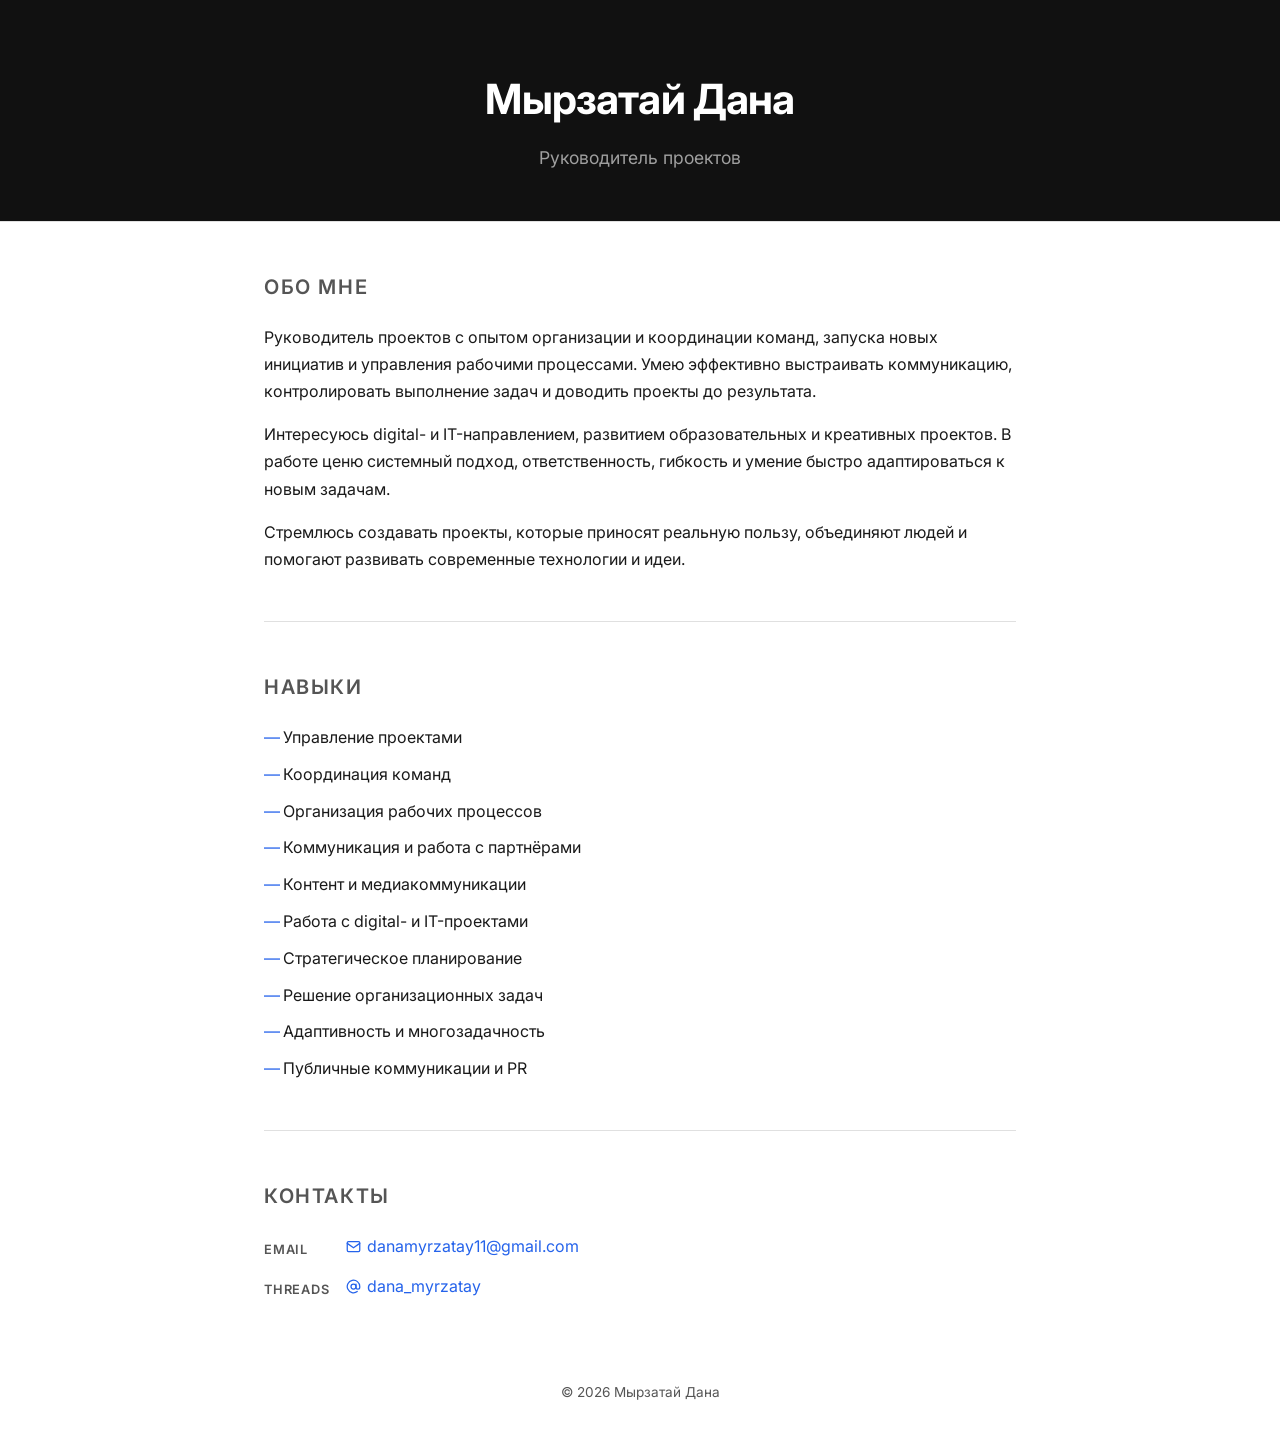
==== index.html @ b2f3dfb9 "Initial commit: personal business card site Co-Authored-By: Claude Sonnet 4.6 <noreply@anthropic.com" ====
<!DOCTYPE html>
<html lang="ru">
<head>
  <meta charset="UTF-8">
  <meta name="viewport" content="width=device-width, initial-scale=1.0">
  <title>Мырзатай Дана — Руководитель проектов</title>
  <link rel="preconnect" href="https://fonts.googleapis.com">
  <link rel="preconnect" href="https://fonts.gstatic.com" crossorigin>
  <link href="https://fonts.googleapis.com/css2?family=Inter:wght@400;600;700&display=swap" rel="stylesheet">
  <link rel="stylesheet" href="styles.css">
</head>
<body>

  <header class="hero">
    <h1>Мырзатай Дана</h1>
    <p class="subtitle">Руководитель проектов</p>
  </header>

  <main class="container">

    <section id="about">
      <h2>Обо мне</h2>
      <p>Руководитель проектов с опытом организации и координации команд, запуска новых инициатив и управления рабочими процессами. Умею эффективно выстраивать коммуникацию, контролировать выполнение задач и доводить проекты до результата.</p>
      <p>Интересуюсь digital- и IT-направлением, развитием образовательных и креативных проектов. В работе ценю системный подход, ответственность, гибкость и умение быстро адаптироваться к новым задачам.</p>
      <p>Стремлюсь создавать проекты, которые приносят реальную пользу, объединяют людей и помогают развивать современные технологии и идеи.</p>
    </section>

    <section id="skills">
      <h2>Навыки</h2>
      <ul class="skills-list">
        <li>Управление проектами</li>
        <li>Координация команд</li>
        <li>Организация рабочих процессов</li>
        <li>Коммуникация и работа с партнёрами</li>
        <li>Контент и медиакоммуникации</li>
        <li>Работа с digital- и IT-проектами</li>
        <li>Стратегическое планирование</li>
        <li>Решение организационных задач</li>
        <li>Адаптивность и многозадачность</li>
        <li>Публичные коммуникации и PR</li>
      </ul>
    </section>

    <section id="contacts">
      <h2>Контакты</h2>
      <ul class="contacts-list">
        <li>
          <span class="contact-label">Email</span>
          <a href="mailto:danamyrzatay11@gmail.com">
            <svg class="icon" xmlns="http://www.w3.org/2000/svg" viewBox="0 0 24 24" fill="none" stroke="currentColor" stroke-width="2" stroke-linecap="round" stroke-linejoin="round" aria-hidden="true"><rect x="2" y="4" width="20" height="16" rx="2"/><path d="m2 7 10 7 10-7"/></svg>
            danamyrzatay11@gmail.com
          </a>
        </li>
        <li>
          <span class="contact-label">Threads</span>
          <a href="https://www.threads.net/@dana_myrzatay" target="_blank" rel="noopener">
            <svg class="icon" xmlns="http://www.w3.org/2000/svg" viewBox="0 0 24 24" fill="none" stroke="currentColor" stroke-width="2" stroke-linecap="round" stroke-linejoin="round" aria-hidden="true"><circle cx="12" cy="12" r="4"/><path d="M16 8v5a3 3 0 0 0 6 0v-1a10 10 0 1 0-4 8"/></svg>
            dana_myrzatay
          </a>
        </li>
      </ul>
    </section>

  </main>

  <footer>
    <p>© 2026 Мырзатай Дана</p>
  </footer>

  <script src="script.js"></script>
</body>
</html>
---- styles.css ----
*, *::before, *::after {
  box-sizing: border-box;
  margin: 0;
  padding: 0;
}

:root {
  --text: #1a1a1a;
  --muted: #555;
  --border: #e0e0e0;
  --accent: #2563eb;
  --bg: #fff;
  --hero-bg: #111;
}

body {
  font-family: 'Inter', -apple-system, BlinkMacSystemFont, "Segoe UI", Roboto, Helvetica, Arial, sans-serif;
  font-size: 1rem;
  line-height: 1.7;
  color: var(--text);
  background: var(--bg);
}

/* Hero */

.hero {
  background: var(--hero-bg);
  color: #fff;
  text-align: center;
  padding: 4rem 1.5rem 3rem;
  border-bottom: 1px solid var(--border);
}

.hero h1 {
  font-size: clamp(1.8rem, 5vw, 2.6rem);
  font-weight: 700;
  letter-spacing: -0.02em;
}

.hero .subtitle {
  margin-top: 0.5rem;
  font-size: 1.1rem;
  color: rgba(255, 255, 255, 0.6);
}

/* Layout */

.container {
  max-width: 800px;
  margin: 0 auto;
  padding: 0 1.5rem;
}

/* Sections */

section {
  padding: 3rem 0;
  border-bottom: 1px solid var(--border);
}

section:last-child {
  border-bottom: none;
}

h2 {
  font-size: 1.25rem;
  font-weight: 600;
  text-transform: uppercase;
  letter-spacing: 0.08em;
  color: var(--muted);
  margin-bottom: 1.25rem;
}

p + p {
  margin-top: 1rem;
}

/* Skills */

.skills-list {
  list-style: none;
  display: flex;
  flex-direction: column;
  gap: 0.6rem;
}

.skills-list li {
  padding-left: 1.2rem;
  position: relative;
}

.skills-list li::before {
  content: "—";
  position: absolute;
  left: 0;
  color: var(--accent);
}

/* Contacts */

.contacts-list {
  list-style: none;
  display: flex;
  flex-direction: column;
  gap: 0.75rem;
}

.contacts-list li {
  display: flex;
  align-items: baseline;
  gap: 0.75rem;
}

.contact-label {
  font-size: 0.8rem;
  font-weight: 600;
  text-transform: uppercase;
  letter-spacing: 0.06em;
  color: var(--muted);
  min-width: 70px;
}

a {
  color: var(--accent);
  text-decoration: none;
  display: inline-flex;
  align-items: center;
  gap: 0.35rem;
}

a:hover {
  text-decoration: underline;
}

.icon {
  width: 15px;
  height: 15px;
  flex-shrink: 0;
  vertical-align: middle;
}

/* Footer */

footer {
  text-align: center;
  padding: 2rem 1.5rem;
  font-size: 0.85rem;
  color: var(--muted);
}

/* Fade-in animation (triggered by JS) */

.fade-in {
  opacity: 0;
  transform: translateY(16px);
  transition: opacity 0.45s ease, transform 0.45s ease;
}

.fade-in.visible {
  opacity: 1;
  transform: none;
}

/* Mobile */

@media (max-width: 480px) {
  .hero {
    padding: 3rem 1.25rem 2rem;
  }

  section {
    padding: 2rem 0;
  }

  .contacts-list li {
    flex-direction: column;
    gap: 0.15rem;
  }
}
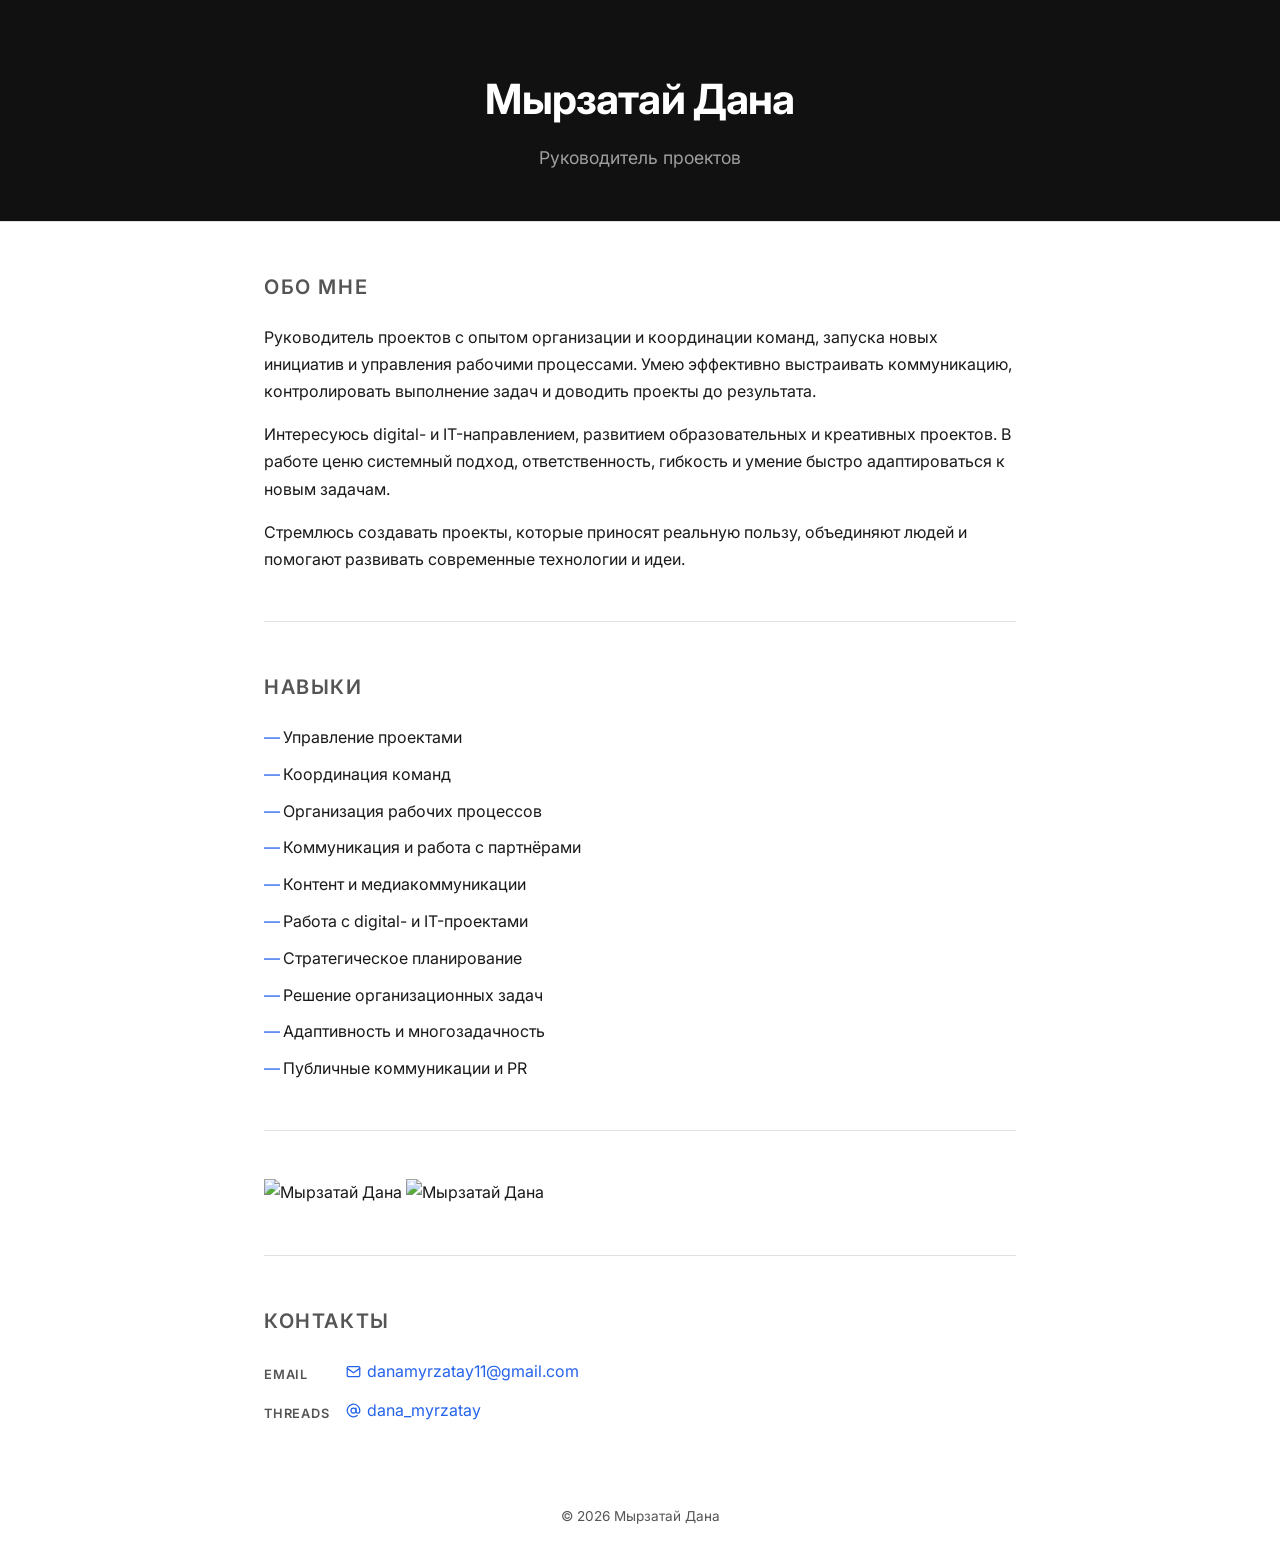
==== commit ae049494: "Swap photo order in gallery Co-Authored-By: Claude Sonnet 4.6 <noreply@anthropic.com>" ====
--- a/index.html
+++ b/index.html
@@ -41,6 +41,13 @@
       </ul>
     </section>
 
+    <section id="photos" class="photos-section">
+      <div class="photos-grid">
+        <img src="photo-2.jpg" alt="Мырзатай Дана" class="photo">
+        <img src="photo-1.jpg" alt="Мырзатай Дана" class="photo">
+      </div>
+    </section>
+
     <section id="contacts">
       <h2>Контакты</h2>
       <ul class="contacts-list">
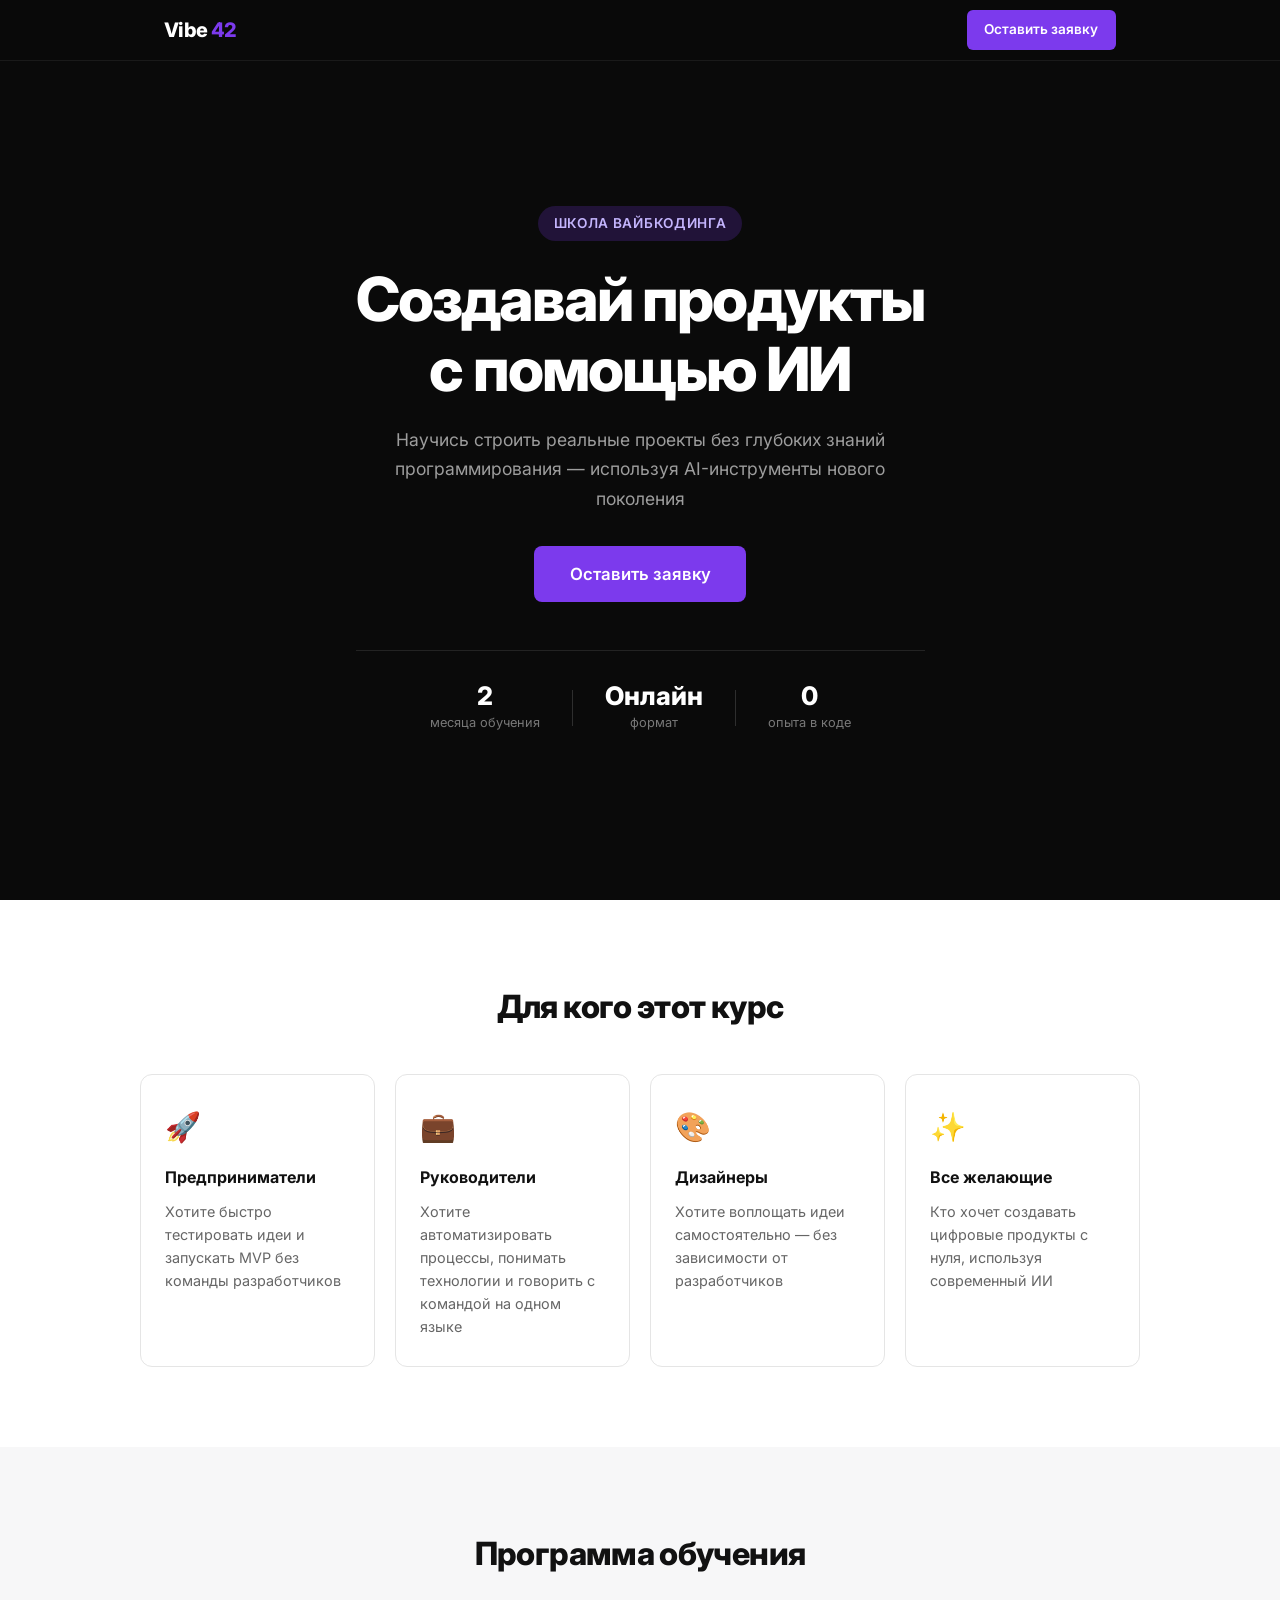
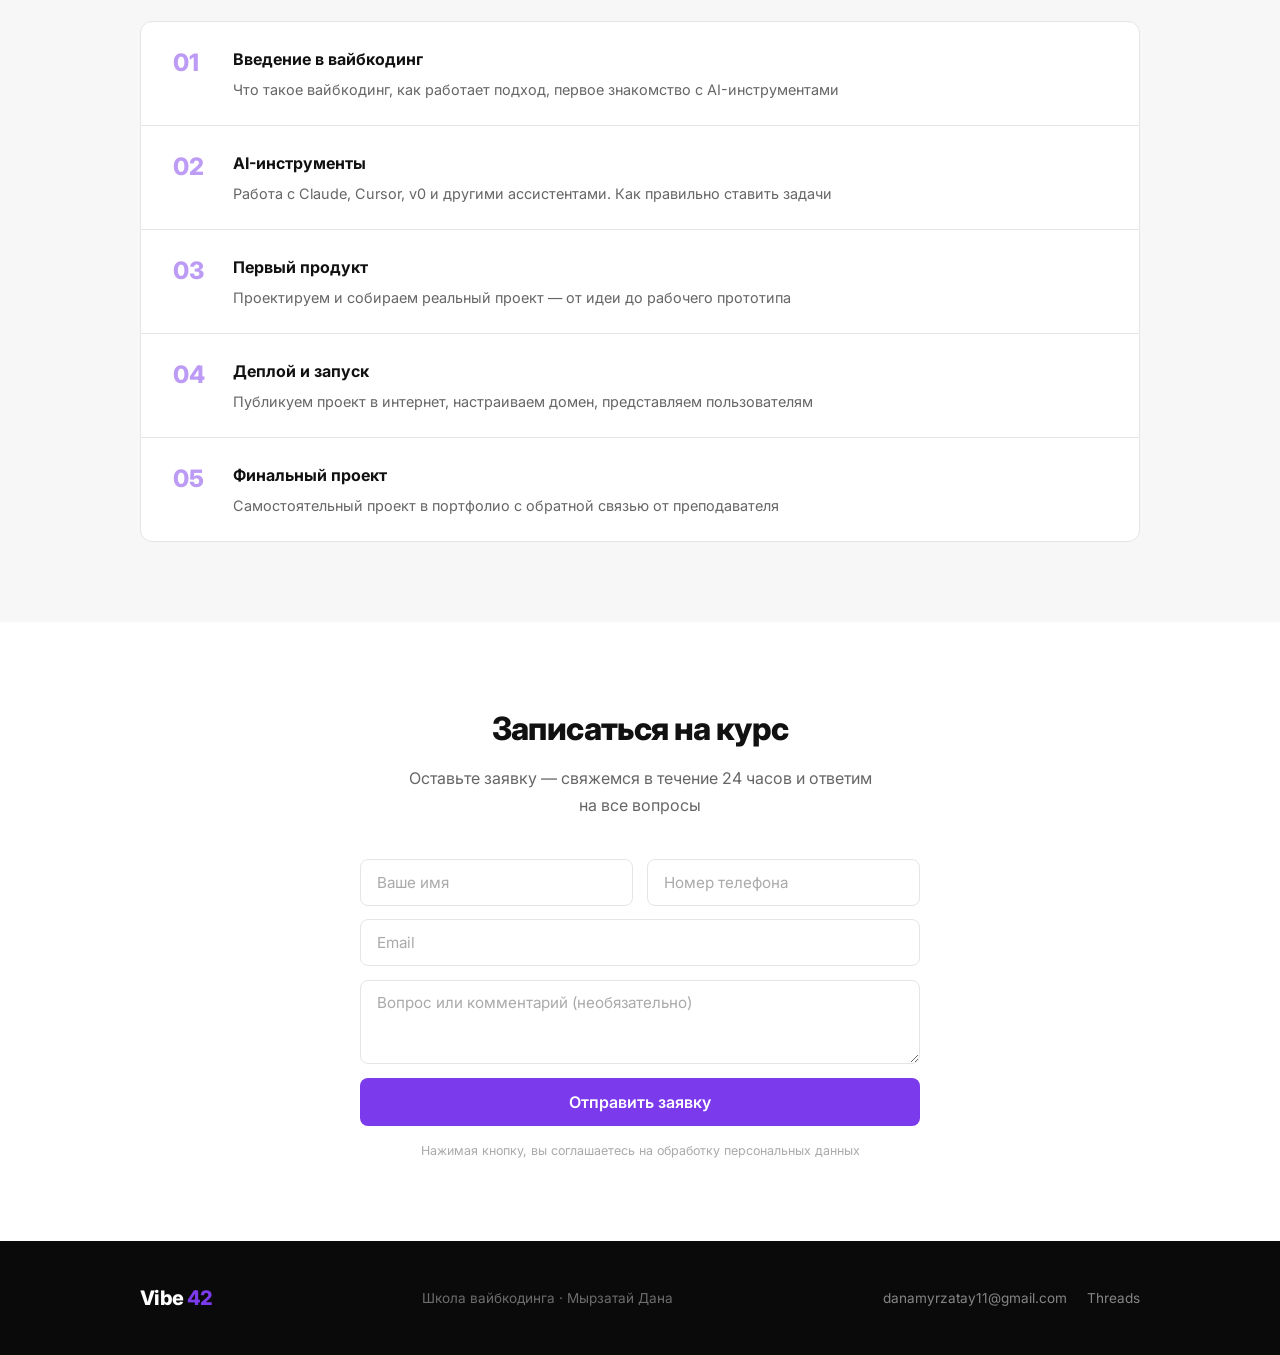
==== commit 893586c2: "Rebuild as Vibe 42 landing page - Full redesign: dark hero, purple accent, modern typography - Secti" ====
--- a/index.html
+++ b/index.html
@@ -3,75 +3,151 @@
 <head>
   <meta charset="UTF-8">
   <meta name="viewport" content="width=device-width, initial-scale=1.0">
-  <title>Мырзатай Дана — Руководитель проектов</title>
+  <title>Vibe 42 — Школа вайбкодинга</title>
   <link rel="preconnect" href="https://fonts.googleapis.com">
   <link rel="preconnect" href="https://fonts.gstatic.com" crossorigin>
-  <link href="https://fonts.googleapis.com/css2?family=Inter:wght@400;600;700&display=swap" rel="stylesheet">
+  <link href="https://fonts.googleapis.com/css2?family=Inter:wght@400;500;600;700;800&display=swap" rel="stylesheet">
   <link rel="stylesheet" href="styles.css">
 </head>
 <body>
 
-  <header class="hero">
-    <h1>Мырзатай Дана</h1>
-    <p class="subtitle">Руководитель проектов</p>
-  </header>
+  <!-- Навигация -->
+  <nav class="nav">
+    <div class="nav-inner">
+      <span class="logo">Vibe <span class="logo-accent">42</span></span>
+      <a href="#apply" class="btn btn-nav">Оставить заявку</a>
+    </div>
+  </nav>
 
-  <main class="container">
+  <!-- Герой -->
+  <section class="hero">
+    <div class="hero-inner">
+      <div class="hero-badge">Школа вайбкодинга</div>
+      <h1>Создавай продукты<br>с помощью ИИ</h1>
+      <p class="hero-sub">Научись строить реальные проекты без глубоких знаний программирования — используя AI-инструменты нового поколения</p>
+      <a href="#apply" class="btn btn-hero">Оставить заявку</a>
+      <div class="hero-stats">
+        <div class="stat">
+          <span class="stat-num">2</span>
+          <span class="stat-label">месяца обучения</span>
+        </div>
+        <div class="stat-divider"></div>
+        <div class="stat">
+          <span class="stat-num">Онлайн</span>
+          <span class="stat-label">формат</span>
+        </div>
+        <div class="stat-divider"></div>
+        <div class="stat">
+          <span class="stat-num">0</span>
+          <span class="stat-label">опыта в коде</span>
+        </div>
+      </div>
+    </div>
+  </section>
 
-    <section id="about">
-      <h2>Обо мне</h2>
-      <p>Руководитель проектов с опытом организации и координации команд, запуска новых инициатив и управления рабочими процессами. Умею эффективно выстраивать коммуникацию, контролировать выполнение задач и доводить проекты до результата.</p>
-      <p>Интересуюсь digital- и IT-направлением, развитием образовательных и креативных проектов. В работе ценю системный подход, ответственность, гибкость и умение быстро адаптироваться к новым задачам.</p>
-      <p>Стремлюсь создавать проекты, которые приносят реальную пользу, объединяют людей и помогают развивать современные технологии и идеи.</p>
-    </section>
+  <!-- Для кого -->
+  <section class="section" id="for-whom">
+    <div class="container">
+      <h2 class="section-title">Для кого этот курс</h2>
+      <div class="cards">
+        <div class="card">
+          <div class="card-icon">🚀</div>
+          <h3>Предприниматели</h3>
+          <p>Хотите быстро тестировать идеи и запускать MVP без команды разработчиков</p>
+        </div>
+        <div class="card">
+          <div class="card-icon">💼</div>
+          <h3>Руководители</h3>
+          <p>Хотите автоматизировать процессы, понимать технологии и говорить с командой на одном языке</p>
+        </div>
+        <div class="card">
+          <div class="card-icon">🎨</div>
+          <h3>Дизайнеры</h3>
+          <p>Хотите воплощать идеи самостоятельно — без зависимости от разработчиков</p>
+        </div>
+        <div class="card">
+          <div class="card-icon">✨</div>
+          <h3>Все желающие</h3>
+          <p>Кто хочет создавать цифровые продукты с нуля, используя современный ИИ</p>
+        </div>
+      </div>
+    </div>
+  </section>
 
-    <section id="skills">
-      <h2>Навыки</h2>
-      <ul class="skills-list">
-        <li>Управление проектами</li>
-        <li>Координация команд</li>
-        <li>Организация рабочих процессов</li>
-        <li>Коммуникация и работа с партнёрами</li>
-        <li>Контент и медиакоммуникации</li>
-        <li>Работа с digital- и IT-проектами</li>
-        <li>Стратегическое планирование</li>
-        <li>Решение организационных задач</li>
-        <li>Адаптивность и многозадачность</li>
-        <li>Публичные коммуникации и PR</li>
-      </ul>
-    </section>
+  <!-- Программа -->
+  <section class="section section-gray" id="program">
+    <div class="container">
+      <h2 class="section-title">Программа обучения</h2>
+      <div class="modules">
+        <div class="module">
+          <span class="module-num">01</span>
+          <div class="module-body">
+            <h3>Введение в вайбкодинг</h3>
+            <p>Что такое вайбкодинг, как работает подход, первое знакомство с AI-инструментами</p>
+          </div>
+        </div>
+        <div class="module">
+          <span class="module-num">02</span>
+          <div class="module-body">
+            <h3>AI-инструменты</h3>
+            <p>Работа с Claude, Cursor, v0 и другими ассистентами. Как правильно ставить задачи</p>
+          </div>
+        </div>
+        <div class="module">
+          <span class="module-num">03</span>
+          <div class="module-body">
+            <h3>Первый продукт</h3>
+            <p>Проектируем и собираем реальный проект — от идеи до рабочего прототипа</p>
+          </div>
+        </div>
+        <div class="module">
+          <span class="module-num">04</span>
+          <div class="module-body">
+            <h3>Деплой и запуск</h3>
+            <p>Публикуем проект в интернет, настраиваем домен, представляем пользователям</p>
+          </div>
+        </div>
+        <div class="module">
+          <span class="module-num">05</span>
+          <div class="module-body">
+            <h3>Финальный проект</h3>
+            <p>Самостоятельный проект в портфолио с обратной связью от преподавателя</p>
+          </div>
+        </div>
+      </div>
+    </div>
+  </section>
 
-    <section id="photos" class="photos-section">
-      <div class="photos-grid">
-        <img src="photo-2.jpg" alt="Мырзатай Дана" class="photo">
-        <img src="photo-1.jpg" alt="Мырзатай Дана" class="photo">
+  <!-- Форма заявки -->
+  <section class="section" id="apply">
+    <div class="container container-narrow">
+      <h2 class="section-title">Записаться на курс</h2>
+      <p class="section-sub">Оставьте заявку — свяжемся в течение 24 часов и ответим на все вопросы</p>
+      <form class="form" action="https://formspree.io/f/ВАША_ФОРМА" method="POST">
+        <div class="form-row">
+          <input type="text" name="name" placeholder="Ваше имя" required>
+          <input type="tel" name="phone" placeholder="Номер телефона" required>
+        </div>
+        <input type="email" name="email" placeholder="Email" required>
+        <textarea name="message" placeholder="Вопрос или комментарий (необязательно)" rows="3"></textarea>
+        <button type="submit" class="btn btn-form">Отправить заявку</button>
+        <p class="form-note">Нажимая кнопку, вы соглашаетесь на обработку персональных данных</p>
+      </form>
+    </div>
+  </section>
+
+  <!-- Футер -->
+  <footer class="footer">
+    <div class="container">
+      <div class="footer-inner">
+        <span class="logo">Vibe <span class="logo-accent">42</span></span>
+        <p class="footer-copy">Школа вайбкодинга · Мырзатай Дана</p>
+        <div class="footer-links">
+          <a href="mailto:danamyrzatay11@gmail.com">danamyrzatay11@gmail.com</a>
+          <a href="https://www.threads.net/@dana_myrzatay" target="_blank" rel="noopener">Threads</a>
+        </div>
       </div>
-    </section>
-
-    <section id="contacts">
-      <h2>Контакты</h2>
-      <ul class="contacts-list">
-        <li>
-          <span class="contact-label">Email</span>
-          <a href="mailto:danamyrzatay11@gmail.com">
-            <svg class="icon" xmlns="http://www.w3.org/2000/svg" viewBox="0 0 24 24" fill="none" stroke="currentColor" stroke-width="2" stroke-linecap="round" stroke-linejoin="round" aria-hidden="true"><rect x="2" y="4" width="20" height="16" rx="2"/><path d="m2 7 10 7 10-7"/></svg>
-            danamyrzatay11@gmail.com
-          </a>
-        </li>
-        <li>
-          <span class="contact-label">Threads</span>
-          <a href="https://www.threads.net/@dana_myrzatay" target="_blank" rel="noopener">
-            <svg class="icon" xmlns="http://www.w3.org/2000/svg" viewBox="0 0 24 24" fill="none" stroke="currentColor" stroke-width="2" stroke-linecap="round" stroke-linejoin="round" aria-hidden="true"><circle cx="12" cy="12" r="4"/><path d="M16 8v5a3 3 0 0 0 6 0v-1a10 10 0 1 0-4 8"/></svg>
-            dana_myrzatay
-          </a>
-        </li>
-      </ul>
-    </section>
-
-  </main>
-
-  <footer>
-    <p>© 2026 Мырзатай Дана</p>
+    </div>
   </footer>
 
   <script src="script.js"></script>
--- a/styles.css
+++ b/styles.css
@@ -5,155 +5,409 @@
 }
 
 :root {
-  --text: #1a1a1a;
-  --muted: #555;
-  --border: #e0e0e0;
-  --accent: #2563eb;
+  --accent: #7c3aed;
+  --accent-light: #ede9fe;
+  --text: #111;
+  --muted: #666;
+  --border: #e5e5e5;
   --bg: #fff;
-  --hero-bg: #111;
+  --bg-gray: #f7f7f8;
+  --hero-bg: #0a0a0a;
+  --radius: 12px;
+}
+
+html {
+  scroll-behavior: smooth;
 }
 
 body {
-  font-family: 'Inter', -apple-system, BlinkMacSystemFont, "Segoe UI", Roboto, Helvetica, Arial, sans-serif;
+  font-family: 'Inter', -apple-system, BlinkMacSystemFont, "Segoe UI", sans-serif;
   font-size: 1rem;
   line-height: 1.7;
   color: var(--text);
   background: var(--bg);
 }
 
-/* Hero */
+/* ── Navigation ── */
+
+.nav {
+  position: fixed;
+  top: 0;
+  left: 0;
+  right: 0;
+  z-index: 100;
+  background: rgba(10, 10, 10, 0.85);
+  backdrop-filter: blur(12px);
+  -webkit-backdrop-filter: blur(12px);
+  border-bottom: 1px solid rgba(255,255,255,0.07);
+}
+
+.nav-inner {
+  max-width: 1000px;
+  margin: 0 auto;
+  padding: 0 1.5rem;
+  height: 60px;
+  display: flex;
+  align-items: center;
+  justify-content: space-between;
+}
+
+/* ── Logo ── */
+
+.logo {
+  font-size: 1.25rem;
+  font-weight: 800;
+  color: #fff;
+  letter-spacing: -0.03em;
+}
+
+.logo-accent {
+  color: var(--accent);
+}
+
+/* ── Buttons ── */
+
+.btn {
+  display: inline-block;
+  font-family: inherit;
+  font-weight: 600;
+  text-decoration: none;
+  cursor: pointer;
+  border: none;
+  transition: opacity 0.2s, transform 0.15s;
+}
+
+.btn:hover {
+  opacity: 0.88;
+  transform: translateY(-1px);
+}
+
+.btn-nav {
+  font-size: 0.85rem;
+  padding: 0.5rem 1.1rem;
+  border-radius: 6px;
+  background: var(--accent);
+  color: #fff;
+}
+
+.btn-hero {
+  font-size: 1.05rem;
+  padding: 0.85rem 2.2rem;
+  border-radius: 8px;
+  background: var(--accent);
+  color: #fff;
+}
+
+.btn-form {
+  width: 100%;
+  font-size: 1rem;
+  padding: 0.9rem;
+  border-radius: 8px;
+  background: var(--accent);
+  color: #fff;
+}
+
+/* ── Hero ── */
 
 .hero {
   background: var(--hero-bg);
-  color: #fff;
+  min-height: 100vh;
+  display: flex;
+  align-items: center;
+  padding: 100px 1.5rem 60px;
+}
+
+.hero-inner {
+  max-width: 700px;
+  margin: 0 auto;
   text-align: center;
-  padding: 4rem 1.5rem 3rem;
+}
+
+.hero-badge {
+  display: inline-block;
+  padding: 0.35rem 1rem;
+  border-radius: 100px;
+  background: rgba(124, 58, 237, 0.2);
+  color: #c4b5fd;
+  font-size: 0.85rem;
+  font-weight: 600;
+  letter-spacing: 0.05em;
+  text-transform: uppercase;
+  margin-bottom: 1.5rem;
+}
+
+.hero h1 {
+  font-size: clamp(2.2rem, 6vw, 3.8rem);
+  font-weight: 800;
+  color: #fff;
+  line-height: 1.15;
+  letter-spacing: -0.03em;
+  margin-bottom: 1.25rem;
+}
+
+.hero-sub {
+  font-size: 1.1rem;
+  color: rgba(255,255,255,0.6);
+  max-width: 540px;
+  margin: 0 auto 2rem;
+}
+
+.hero-stats {
+  display: flex;
+  align-items: center;
+  justify-content: center;
+  gap: 2rem;
+  margin-top: 3rem;
+  padding-top: 2rem;
+  border-top: 1px solid rgba(255,255,255,0.1);
+}
+
+.stat {
+  display: flex;
+  flex-direction: column;
+  align-items: center;
+  gap: 0.2rem;
+}
+
+.stat-num {
+  font-size: 1.6rem;
+  font-weight: 800;
+  color: #fff;
+  line-height: 1;
+}
+
+.stat-label {
+  font-size: 0.8rem;
+  color: rgba(255,255,255,0.45);
+  text-align: center;
+}
+
+.stat-divider {
+  width: 1px;
+  height: 36px;
+  background: rgba(255,255,255,0.15);
+}
+
+/* ── Sections ── */
+
+.section {
+  padding: 5rem 1.5rem;
+}
+
+.section-gray {
+  background: var(--bg-gray);
+}
+
+.container {
+  max-width: 1000px;
+  margin: 0 auto;
+}
+
+.container-narrow {
+  max-width: 560px;
+}
+
+.section-title {
+  font-size: clamp(1.5rem, 3vw, 2rem);
+  font-weight: 800;
+  letter-spacing: -0.02em;
+  margin-bottom: 0.5rem;
+  text-align: center;
+}
+
+.section-sub {
+  text-align: center;
+  color: var(--muted);
+  margin-bottom: 2.5rem;
+  max-width: 480px;
+  margin-left: auto;
+  margin-right: auto;
+}
+
+/* ── Cards (For whom) ── */
+
+.cards {
+  display: grid;
+  grid-template-columns: repeat(auto-fit, minmax(210px, 1fr));
+  gap: 1.25rem;
+  margin-top: 2.5rem;
+}
+
+.card {
+  background: var(--bg);
+  border: 1px solid var(--border);
+  border-radius: var(--radius);
+  padding: 1.75rem 1.5rem;
+  transition: box-shadow 0.2s, transform 0.2s;
+}
+
+.section-gray .card {
+  background: var(--bg);
+}
+
+.card:hover {
+  box-shadow: 0 8px 32px rgba(0,0,0,0.08);
+  transform: translateY(-2px);
+}
+
+.card-icon {
+  font-size: 1.8rem;
+  margin-bottom: 0.75rem;
+}
+
+.card h3 {
+  font-size: 1rem;
+  font-weight: 700;
+  margin-bottom: 0.5rem;
+}
+
+.card p {
+  font-size: 0.9rem;
+  color: var(--muted);
+  line-height: 1.6;
+}
+
+/* ── Modules (Program) ── */
+
+.modules {
+  display: flex;
+  flex-direction: column;
+  gap: 0;
+  margin-top: 2.5rem;
+  border: 1px solid var(--border);
+  border-radius: var(--radius);
+  overflow: hidden;
+  background: var(--bg);
+}
+
+.module {
+  display: flex;
+  align-items: flex-start;
+  gap: 1.5rem;
+  padding: 1.5rem 2rem;
   border-bottom: 1px solid var(--border);
-}
-
-.hero h1 {
-  font-size: clamp(1.8rem, 5vw, 2.6rem);
+  transition: background 0.15s;
+}
+
+.module:last-child {
+  border-bottom: none;
+}
+
+.module:hover {
+  background: var(--accent-light);
+}
+
+.module-num {
+  font-size: 1.5rem;
+  font-weight: 800;
+  color: var(--accent);
+  opacity: 0.5;
+  min-width: 36px;
+  line-height: 1.4;
+}
+
+.module-body h3 {
+  font-size: 1rem;
   font-weight: 700;
-  letter-spacing: -0.02em;
-}
-
-.hero .subtitle {
-  margin-top: 0.5rem;
-  font-size: 1.1rem;
-  color: rgba(255, 255, 255, 0.6);
-}
-
-/* Layout */
-
-.container {
-  max-width: 800px;
+  margin-bottom: 0.3rem;
+}
+
+.module-body p {
+  font-size: 0.9rem;
+  color: var(--muted);
+  line-height: 1.6;
+}
+
+/* ── Application form ── */
+
+.form {
+  display: flex;
+  flex-direction: column;
+  gap: 0.85rem;
+  margin-top: 2rem;
+}
+
+.form-row {
+  display: grid;
+  grid-template-columns: 1fr 1fr;
+  gap: 0.85rem;
+}
+
+.form input,
+.form textarea {
+  width: 100%;
+  padding: 0.8rem 1rem;
+  font-family: inherit;
+  font-size: 0.95rem;
+  color: var(--text);
+  background: var(--bg);
+  border: 1.5px solid var(--border);
+  border-radius: 8px;
+  outline: none;
+  transition: border-color 0.2s;
+  resize: vertical;
+}
+
+.form input:focus,
+.form textarea:focus {
+  border-color: var(--accent);
+}
+
+.form input::placeholder,
+.form textarea::placeholder {
+  color: #aaa;
+}
+
+.form-note {
+  font-size: 0.78rem;
+  color: #aaa;
+  text-align: center;
+}
+
+/* ── Footer ── */
+
+.footer {
+  background: var(--hero-bg);
+  padding: 2.5rem 1.5rem;
+}
+
+.footer-inner {
+  max-width: 1000px;
   margin: 0 auto;
-  padding: 0 1.5rem;
-}
-
-/* Sections */
-
-section {
-  padding: 3rem 0;
-  border-bottom: 1px solid var(--border);
-}
-
-section:last-child {
-  border-bottom: none;
-}
-
-h2 {
-  font-size: 1.25rem;
-  font-weight: 600;
-  text-transform: uppercase;
-  letter-spacing: 0.08em;
-  color: var(--muted);
-  margin-bottom: 1.25rem;
-}
-
-p + p {
-  margin-top: 1rem;
-}
-
-/* Skills */
-
-.skills-list {
-  list-style: none;
-  display: flex;
-  flex-direction: column;
-  gap: 0.6rem;
-}
-
-.skills-list li {
-  padding-left: 1.2rem;
-  position: relative;
-}
-
-.skills-list li::before {
-  content: "—";
-  position: absolute;
-  left: 0;
-  color: var(--accent);
-}
-
-/* Contacts */
-
-.contacts-list {
-  list-style: none;
-  display: flex;
-  flex-direction: column;
-  gap: 0.75rem;
-}
-
-.contacts-list li {
-  display: flex;
-  align-items: baseline;
-  gap: 0.75rem;
-}
-
-.contact-label {
-  font-size: 0.8rem;
-  font-weight: 600;
-  text-transform: uppercase;
-  letter-spacing: 0.06em;
-  color: var(--muted);
-  min-width: 70px;
-}
-
-a {
-  color: var(--accent);
+  display: flex;
+  align-items: center;
+  justify-content: space-between;
+  flex-wrap: wrap;
+  gap: 1rem;
+}
+
+.footer-copy {
+  font-size: 0.85rem;
+  color: rgba(255,255,255,0.4);
+}
+
+.footer-links {
+  display: flex;
+  gap: 1.25rem;
+}
+
+.footer-links a {
+  font-size: 0.85rem;
+  color: rgba(255,255,255,0.5);
   text-decoration: none;
-  display: inline-flex;
-  align-items: center;
-  gap: 0.35rem;
-}
-
-a:hover {
-  text-decoration: underline;
-}
-
-.icon {
-  width: 15px;
-  height: 15px;
-  flex-shrink: 0;
-  vertical-align: middle;
-}
-
-/* Footer */
-
-footer {
-  text-align: center;
-  padding: 2rem 1.5rem;
-  font-size: 0.85rem;
-  color: var(--muted);
-}
-
-/* Fade-in animation (triggered by JS) */
+  transition: color 0.2s;
+}
+
+.footer-links a:hover {
+  color: #fff;
+}
+
+/* ── Fade-in animation ── */
 
 .fade-in {
   opacity: 0;
-  transform: translateY(16px);
-  transition: opacity 0.45s ease, transform 0.45s ease;
+  transform: translateY(20px);
+  transition: opacity 0.5s ease, transform 0.5s ease;
 }
 
 .fade-in.visible {
@@ -161,19 +415,42 @@
   transform: none;
 }
 
-/* Mobile */
-
-@media (max-width: 480px) {
+/* ── Mobile ── */
+
+@media (max-width: 640px) {
   .hero {
-    padding: 3rem 1.25rem 2rem;
-  }
-
-  section {
-    padding: 2rem 0;
-  }
-
-  .contacts-list li {
+    padding: 90px 1.25rem 50px;
+    text-align: left;
+  }
+
+  .hero-inner {
+    text-align: left;
+  }
+
+  .hero-sub {
+    margin-left: 0;
+    margin-right: 0;
+  }
+
+  .hero-stats {
+    justify-content: flex-start;
+    gap: 1.25rem;
+  }
+
+  .section {
+    padding: 3.5rem 1.25rem;
+  }
+
+  .form-row {
+    grid-template-columns: 1fr;
+  }
+
+  .module {
+    padding: 1.25rem;
+  }
+
+  .footer-inner {
     flex-direction: column;
-    gap: 0.15rem;
-  }
-}
+    align-items: flex-start;
+  }
+}
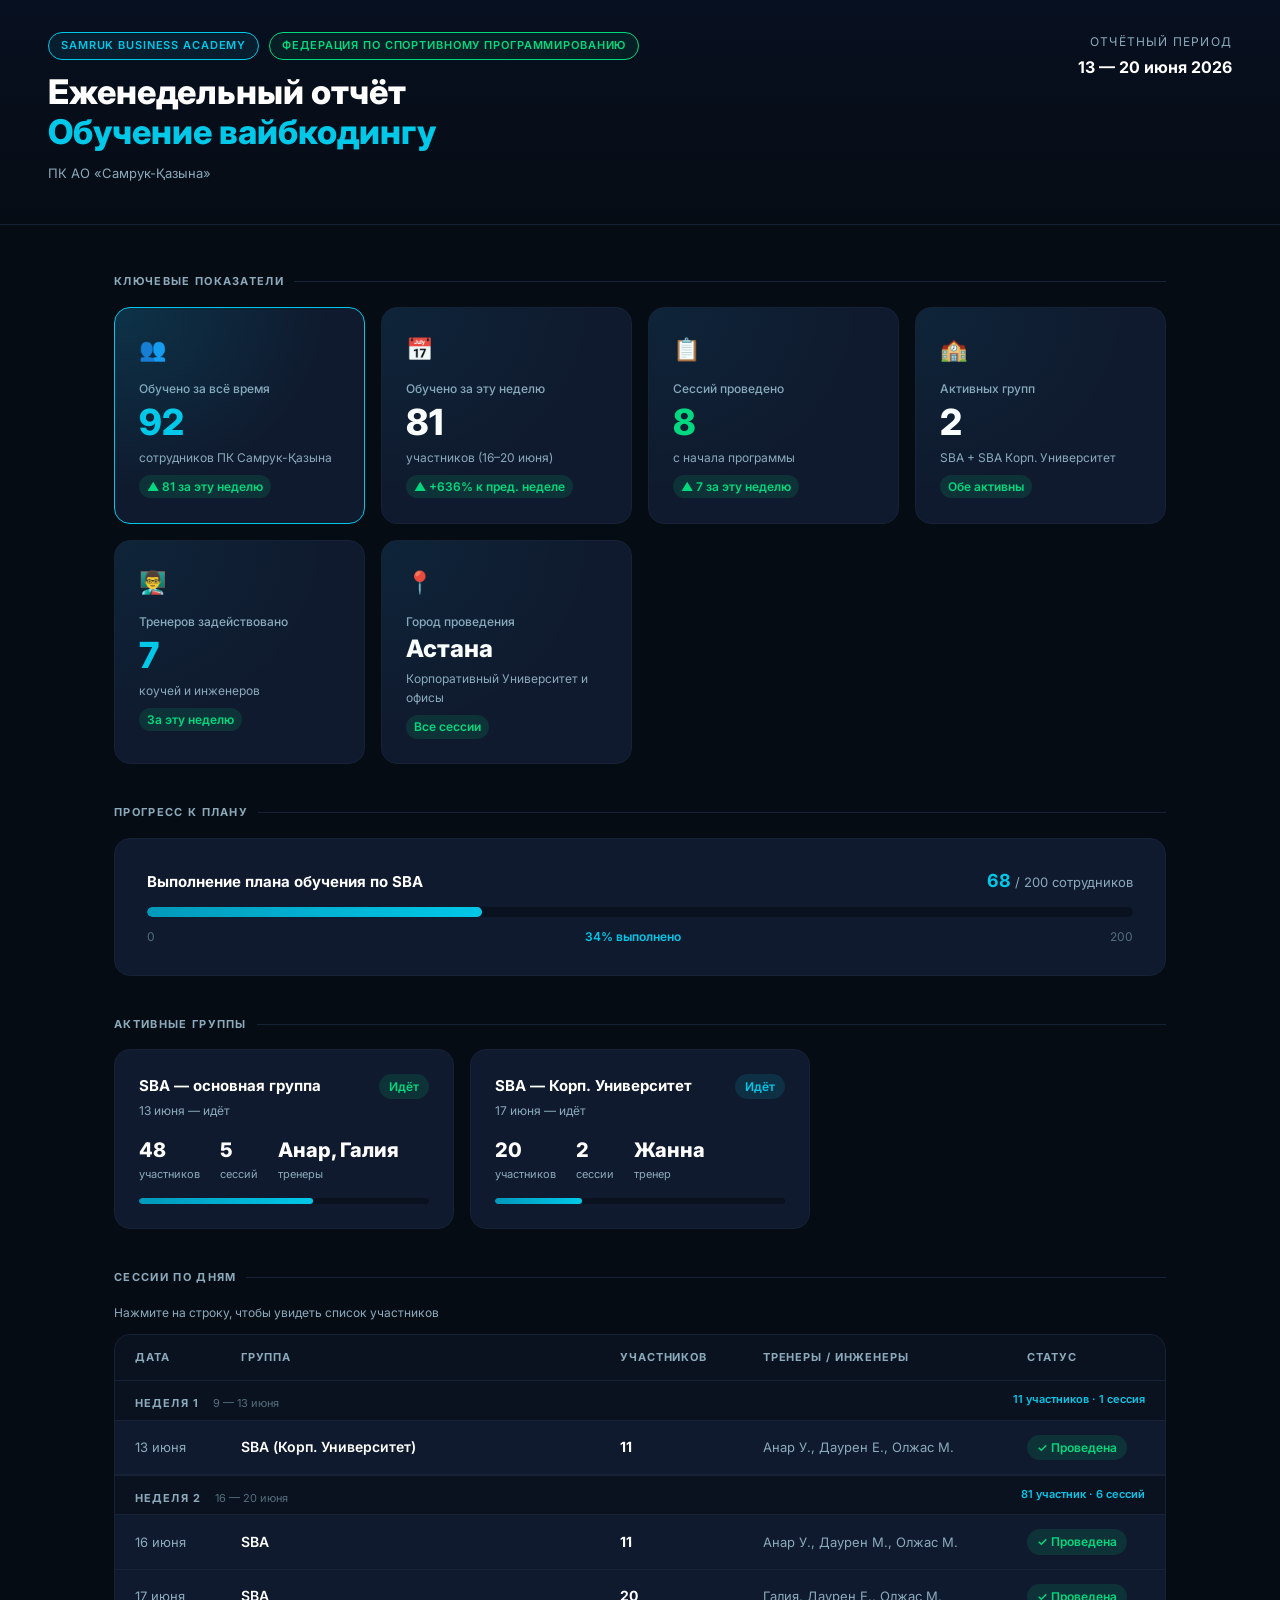
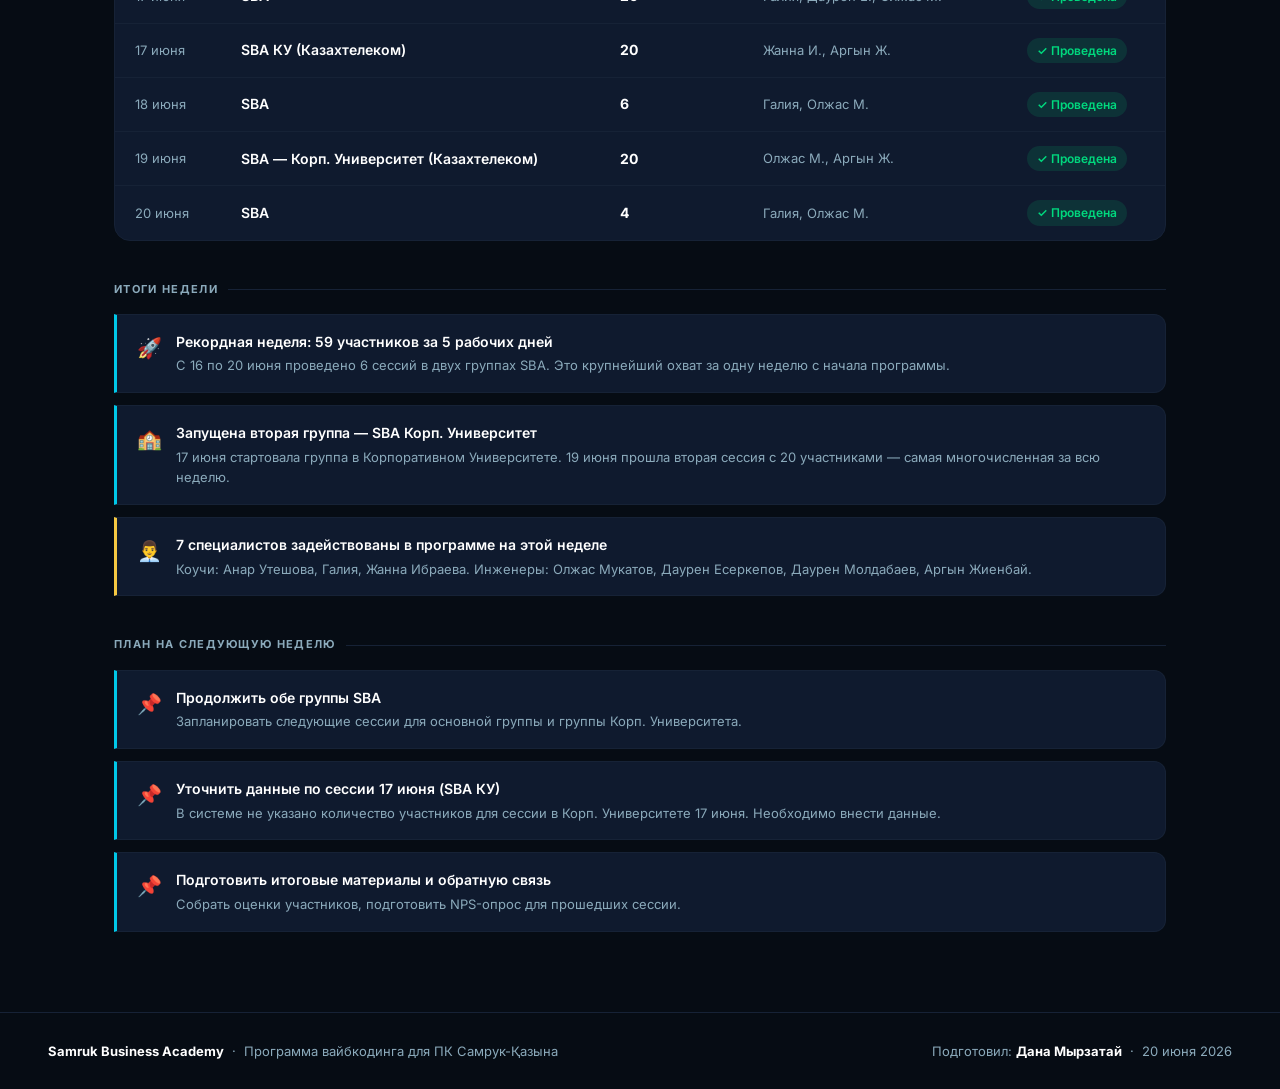
==== commit 34f12e9b: "Add index.html for clean URL" ====
--- a/index.html
+++ b/index.html
@@ -1,155 +1,868 @@
 <!DOCTYPE html>
 <html lang="ru">
 <head>
-  <meta charset="UTF-8">
-  <meta name="viewport" content="width=device-width, initial-scale=1.0">
-  <title>Vibe 42 — Школа вайбкодинга</title>
-  <link rel="preconnect" href="https://fonts.googleapis.com">
-  <link rel="preconnect" href="https://fonts.gstatic.com" crossorigin>
-  <link href="https://fonts.googleapis.com/css2?family=Inter:wght@400;500;600;700;800&display=swap" rel="stylesheet">
-  <link rel="stylesheet" href="styles.css">
+  <meta charset="UTF-8" />
+  <meta name="viewport" content="width=device-width, initial-scale=1.0" />
+  <title>Еженедельный отчёт — Вайбкодинг | Samruk Business Academy</title>
+  <style>
+    @import url('https://fonts.googleapis.com/css2?family=Inter:wght@300;400;500;600;700;800;900&display=swap');
+
+    *, *::before, *::after { box-sizing: border-box; margin: 0; padding: 0; }
+
+    :root {
+      --bg:      #060C14;
+      --bg2:     #0A1220;
+      --bg3:     #0D1628;
+      --card:    #0F1A2E;
+      --border:  #162236;
+      --accent:  #00C8E8;
+      --accent2: #0099BB;
+      --green:   #00D97E;
+      --yellow:  #F5C842;
+      --red:     #FF5C5C;
+      --gray:    #546E7A;
+      --text:    #FFFFFF;
+      --muted:   #8BAABB;
+    }
+
+    html { scroll-behavior: smooth; }
+    body {
+      font-family: 'Inter', sans-serif;
+      background: var(--bg);
+      color: var(--text);
+      line-height: 1.6;
+      overflow-x: hidden;
+    }
+
+    /* ── HEADER ── */
+    header {
+      background: linear-gradient(180deg, #071020 0%, var(--bg) 100%);
+      border-bottom: 1px solid var(--border);
+      padding: 32px 48px 40px;
+      display: flex;
+      align-items: flex-start;
+      justify-content: space-between;
+      gap: 24px;
+      flex-wrap: wrap;
+    }
+
+    .header-left { display: flex; flex-direction: column; gap: 8px; }
+
+    .badges { display: flex; gap: 10px; flex-wrap: wrap; margin-bottom: 4px; }
+    .badge {
+      font-size: 11px;
+      font-weight: 600;
+      letter-spacing: .08em;
+      text-transform: uppercase;
+      padding: 4px 12px;
+      border-radius: 100px;
+      border: 1px solid;
+    }
+    .badge-blue  { color: var(--accent);  border-color: var(--accent);  background: rgba(0,200,232,.08); }
+    .badge-green { color: var(--green);   border-color: var(--green);   background: rgba(0,217,126,.08); }
+
+    header h1 {
+      font-size: clamp(22px, 3vw, 34px);
+      font-weight: 800;
+      line-height: 1.2;
+    }
+    header h1 span { color: var(--accent); }
+
+    .header-meta {
+      font-size: 13px;
+      color: var(--muted);
+      margin-top: 2px;
+    }
+    .header-meta b { color: var(--text); }
+
+    .header-right {
+      text-align: right;
+      flex-shrink: 0;
+    }
+    .week-label {
+      font-size: 12px;
+      color: var(--muted);
+      text-transform: uppercase;
+      letter-spacing: .1em;
+      margin-bottom: 4px;
+    }
+    .week-range {
+      font-size: 16px;
+      font-weight: 700;
+      color: var(--text);
+    }
+    .report-num {
+      font-size: 12px;
+      color: var(--gray);
+      margin-top: 6px;
+    }
+
+    /* ── MAIN ── */
+    main {
+      max-width: 1100px;
+      margin: 0 auto;
+      padding: 48px 24px 80px;
+      display: flex;
+      flex-direction: column;
+      gap: 40px;
+    }
+
+    /* ── SECTION TITLE ── */
+    .section-title {
+      font-size: 11px;
+      font-weight: 700;
+      text-transform: uppercase;
+      letter-spacing: .12em;
+      color: var(--muted);
+      margin-bottom: 16px;
+      display: flex;
+      align-items: center;
+      gap: 10px;
+    }
+    .section-title::after {
+      content: '';
+      flex: 1;
+      height: 1px;
+      background: var(--border);
+    }
+
+    /* ── KPI GRID ── */
+    .kpi-grid {
+      display: grid;
+      grid-template-columns: repeat(auto-fit, minmax(200px, 1fr));
+      gap: 16px;
+    }
+
+    .kpi-card {
+      background: var(--card);
+      border: 1px solid var(--border);
+      border-radius: 16px;
+      padding: 24px;
+      position: relative;
+      overflow: hidden;
+      transition: border-color .2s, transform .2s;
+    }
+    .kpi-card:hover { border-color: var(--accent2); transform: translateY(-2px); }
+    .kpi-card::before {
+      content: '';
+      position: absolute;
+      inset: 0;
+      background: radial-gradient(ellipse at top left, rgba(0,200,232,.06) 0%, transparent 60%);
+      pointer-events: none;
+    }
+
+    .kpi-card.highlight { border-color: var(--accent); }
+    .kpi-card.highlight::before {
+      background: radial-gradient(ellipse at top left, rgba(0,200,232,.14) 0%, transparent 60%);
+    }
+
+    .kpi-icon {
+      font-size: 22px;
+      margin-bottom: 12px;
+      display: block;
+    }
+    .kpi-label {
+      font-size: 12px;
+      color: var(--muted);
+      margin-bottom: 6px;
+      font-weight: 500;
+    }
+    .kpi-value {
+      font-size: 36px;
+      font-weight: 800;
+      line-height: 1;
+      color: var(--text);
+    }
+    .kpi-value.accent { color: var(--accent); }
+    .kpi-value.green  { color: var(--green); }
+    .kpi-sub {
+      font-size: 12px;
+      color: var(--muted);
+      margin-top: 8px;
+    }
+    .kpi-delta {
+      display: inline-flex;
+      align-items: center;
+      gap: 4px;
+      font-size: 12px;
+      font-weight: 600;
+      padding: 2px 8px;
+      border-radius: 100px;
+      margin-top: 8px;
+    }
+    .delta-up   { background: rgba(0,217,126,.12); color: var(--green); }
+    .delta-down { background: rgba(255,92,92,.12);  color: var(--red); }
+
+    /* ── PROGRESS BAR ── */
+    .progress-section {
+      background: var(--card);
+      border: 1px solid var(--border);
+      border-radius: 16px;
+      padding: 28px 32px;
+    }
+    .progress-header {
+      display: flex;
+      justify-content: space-between;
+      align-items: baseline;
+      margin-bottom: 12px;
+      flex-wrap: wrap;
+      gap: 8px;
+    }
+    .progress-title {
+      font-size: 15px;
+      font-weight: 700;
+    }
+    .progress-vals {
+      font-size: 13px;
+      color: var(--muted);
+    }
+    .progress-vals b { color: var(--accent); font-size: 18px; }
+    .bar-track {
+      height: 10px;
+      background: var(--bg2);
+      border-radius: 100px;
+      overflow: hidden;
+    }
+    .bar-fill {
+      height: 100%;
+      border-radius: 100px;
+      background: linear-gradient(90deg, var(--accent2), var(--accent));
+      transition: width 1s ease;
+    }
+    .progress-foot {
+      display: flex;
+      justify-content: space-between;
+      margin-top: 10px;
+      font-size: 12px;
+      color: var(--gray);
+    }
+
+    /* ── TABLE ── */
+    .table-wrap {
+      background: var(--card);
+      border: 1px solid var(--border);
+      border-radius: 16px;
+      overflow: hidden;
+    }
+    table {
+      width: 100%;
+      border-collapse: collapse;
+      font-size: 14px;
+    }
+    thead {
+      background: var(--bg2);
+    }
+    thead th {
+      padding: 14px 20px;
+      text-align: left;
+      font-size: 11px;
+      font-weight: 700;
+      text-transform: uppercase;
+      letter-spacing: .08em;
+      color: var(--muted);
+      border-bottom: 1px solid var(--border);
+    }
+    tbody tr {
+      border-bottom: 1px solid var(--border);
+      transition: background .15s;
+    }
+    tbody tr:last-child { border-bottom: none; }
+    tbody tr:hover { background: rgba(0,200,232,.04); }
+    td {
+      padding: 14px 20px;
+      vertical-align: middle;
+    }
+    .td-company { font-weight: 600; }
+    .td-muted { color: var(--muted); font-size: 13px; }
+    .pill {
+      display: inline-flex;
+      align-items: center;
+      gap: 5px;
+      font-size: 12px;
+      font-weight: 600;
+      padding: 3px 10px;
+      border-radius: 100px;
+    }
+    .pill-green  { background: rgba(0,217,126,.12); color: var(--green); }
+    .pill-blue   { background: rgba(0,200,232,.12); color: var(--accent); }
+    .pill-yellow { background: rgba(245,200,66,.12); color: var(--yellow); }
+
+    /* ── COHORT CARDS ── */
+    .cohort-grid {
+      display: grid;
+      grid-template-columns: repeat(auto-fill, minmax(280px, 1fr));
+      gap: 16px;
+    }
+    .cohort-card {
+      background: var(--card);
+      border: 1px solid var(--border);
+      border-radius: 16px;
+      padding: 24px;
+      display: flex;
+      flex-direction: column;
+      gap: 14px;
+      transition: border-color .2s;
+    }
+    .cohort-card:hover { border-color: var(--accent2); }
+    .cohort-head {
+      display: flex;
+      justify-content: space-between;
+      align-items: flex-start;
+    }
+    .cohort-name { font-weight: 700; font-size: 15px; }
+    .cohort-dates { font-size: 12px; color: var(--muted); margin-top: 3px; }
+    .mini-bar-track {
+      height: 6px;
+      background: var(--bg2);
+      border-radius: 100px;
+      overflow: hidden;
+    }
+    .mini-bar-fill {
+      height: 100%;
+      border-radius: 100px;
+      background: linear-gradient(90deg, var(--accent2), var(--accent));
+    }
+    .cohort-stats {
+      display: flex;
+      gap: 20px;
+    }
+    .cs-item { display: flex; flex-direction: column; }
+    .cs-val { font-size: 20px; font-weight: 800; color: var(--text); }
+    .cs-lab { font-size: 11px; color: var(--muted); }
+
+    /* ── HIGHLIGHTS ── */
+    .highlights-list {
+      display: flex;
+      flex-direction: column;
+      gap: 12px;
+    }
+    .highlight-item {
+      background: var(--card);
+      border: 1px solid var(--border);
+      border-left: 3px solid var(--accent);
+      border-radius: 0 12px 12px 0;
+      padding: 16px 20px;
+      display: flex;
+      gap: 14px;
+      align-items: flex-start;
+    }
+    .highlight-item.risk  { border-left-color: var(--red); }
+    .highlight-item.note  { border-left-color: var(--yellow); }
+    .hi-icon { font-size: 20px; flex-shrink: 0; margin-top: 1px; }
+    .hi-text b { font-weight: 600; display: block; margin-bottom: 2px; font-size: 14px; }
+    .hi-text p { font-size: 13px; color: var(--muted); }
+
+    /* ── FOOTER ── */
+    footer {
+      border-top: 1px solid var(--border);
+      padding: 28px 48px;
+      display: flex;
+      justify-content: space-between;
+      align-items: center;
+      flex-wrap: wrap;
+      gap: 12px;
+      color: var(--muted);
+      font-size: 13px;
+    }
+    footer b { color: var(--text); }
+
+    /* ── EDITABLE ── */
+    [contenteditable] { outline: none; }
+    [contenteditable]:hover  { background: rgba(0,200,232,.06); border-radius: 4px; }
+    [contenteditable]:focus  { background: rgba(0,200,232,.10); border-radius: 4px; box-shadow: 0 0 0 1px var(--accent2); }
+
+    /* ── RESPONSIVE ── */
+    @media (max-width: 640px) {
+      header { padding: 24px 20px; }
+      main   { padding: 28px 16px 60px; }
+      .kpi-value { font-size: 28px; }
+      .progress-section { padding: 20px; }
+      footer { padding: 20px; flex-direction: column; align-items: flex-start; }
+    }
+  </style>
 </head>
 <body>
 
-  <!-- Навигация -->
-  <nav class="nav">
-    <div class="nav-inner">
-      <span class="logo">Vibe <span class="logo-accent">42</span></span>
-      <a href="#apply" class="btn btn-nav">Оставить заявку</a>
+<!-- ── HEADER ── -->
+<header>
+  <div class="header-left">
+    <div class="badges">
+      <span class="badge badge-blue">Samruk Business Academy</span>
+      <span class="badge badge-green">Федерация по спортивному программированию</span>
     </div>
-  </nav>
-
-  <!-- Герой -->
-  <section class="hero">
-    <div class="hero-inner">
-      <div class="hero-badge">Школа вайбкодинга</div>
-      <h1>Создавай продукты<br>с помощью ИИ</h1>
-      <p class="hero-sub">Научись строить реальные проекты без глубоких знаний программирования — используя AI-инструменты нового поколения</p>
-      <a href="#apply" class="btn btn-hero">Оставить заявку</a>
-      <div class="hero-stats">
-        <div class="stat">
-          <span class="stat-num">2</span>
-          <span class="stat-label">месяца обучения</span>
-        </div>
-        <div class="stat-divider"></div>
-        <div class="stat">
-          <span class="stat-num">Онлайн</span>
-          <span class="stat-label">формат</span>
-        </div>
-        <div class="stat-divider"></div>
-        <div class="stat">
-          <span class="stat-num">0</span>
-          <span class="stat-label">опыта в коде</span>
-        </div>
-      </div>
+    <h1>Еженедельный отчёт<br><span>Обучение вайбкодингу</span></h1>
+    <div class="header-meta">
+      ПК АО «Самрук-Қазына»
+    </div>
+  </div>
+  <div class="header-right">
+    <div class="week-label">Отчётный период</div>
+    <div class="week-range" contenteditable="true">13 — 20 июня 2026</div>
+  </div>
+</header>
+
+<main>
+
+  <!-- ── KPI ── -->
+  <section>
+    <div class="section-title">Ключевые показатели</div>
+    <div class="kpi-grid">
+
+      <div class="kpi-card highlight">
+        <span class="kpi-icon">👥</span>
+        <div class="kpi-label">Обучено за всё время</div>
+        <div class="kpi-value accent" contenteditable="true">92</div>
+        <div class="kpi-sub">сотрудников ПК Самрук-Қазына</div>
+        <span class="kpi-delta delta-up">▲ 81 за эту неделю</span>
+      </div>
+
+      <div class="kpi-card">
+        <span class="kpi-icon">📅</span>
+        <div class="kpi-label">Обучено за эту неделю</div>
+        <div class="kpi-value" contenteditable="true">81</div>
+        <div class="kpi-sub">участников (16–20 июня)</div>
+        <span class="kpi-delta delta-up">▲ +636% к пред. неделе</span>
+      </div>
+
+      <div class="kpi-card">
+        <span class="kpi-icon">📋</span>
+        <div class="kpi-label">Сессий проведено</div>
+        <div class="kpi-value green" contenteditable="true">8</div>
+        <div class="kpi-sub">с начала программы</div>
+        <span class="kpi-delta delta-up">▲ 7 за эту неделю</span>
+      </div>
+
+      <div class="kpi-card">
+        <span class="kpi-icon">🏫</span>
+        <div class="kpi-label">Активных групп</div>
+        <div class="kpi-value" contenteditable="true">2</div>
+        <div class="kpi-sub">SBA + SBA Корп. Университет</div>
+        <span class="kpi-delta delta-up">Обе активны</span>
+      </div>
+
+      <div class="kpi-card">
+        <span class="kpi-icon">👨‍🏫</span>
+        <div class="kpi-label">Тренеров задействовано</div>
+        <div class="kpi-value accent" contenteditable="true">7</div>
+        <div class="kpi-sub">коучей и инженеров</div>
+        <span class="kpi-delta delta-up">За эту неделю</span>
+      </div>
+
+      <div class="kpi-card">
+        <span class="kpi-icon">📍</span>
+        <div class="kpi-label">Город проведения</div>
+        <div class="kpi-value" style="font-size:24px" contenteditable="true">Астана</div>
+        <div class="kpi-sub">Корпоративный Университет и офисы</div>
+        <span class="kpi-delta delta-up">Все сессии</span>
+      </div>
+
     </div>
   </section>
 
-  <!-- Для кого -->
-  <section class="section" id="for-whom">
-    <div class="container">
-      <h2 class="section-title">Для кого этот курс</h2>
-      <div class="cards">
-        <div class="card">
-          <div class="card-icon">🚀</div>
-          <h3>Предприниматели</h3>
-          <p>Хотите быстро тестировать идеи и запускать MVP без команды разработчиков</p>
-        </div>
-        <div class="card">
-          <div class="card-icon">💼</div>
-          <h3>Руководители</h3>
-          <p>Хотите автоматизировать процессы, понимать технологии и говорить с командой на одном языке</p>
-        </div>
-        <div class="card">
-          <div class="card-icon">🎨</div>
-          <h3>Дизайнеры</h3>
-          <p>Хотите воплощать идеи самостоятельно — без зависимости от разработчиков</p>
-        </div>
-        <div class="card">
-          <div class="card-icon">✨</div>
-          <h3>Все желающие</h3>
-          <p>Кто хочет создавать цифровые продукты с нуля, используя современный ИИ</p>
-        </div>
+  <!-- ── PROGRESS ── -->
+  <section>
+    <div class="section-title">Прогресс к плану</div>
+    <div class="progress-section">
+      <div class="progress-header">
+        <div class="progress-title">Выполнение плана обучения по SBA</div>
+        <div class="progress-vals"><b contenteditable="true">68</b> / <span contenteditable="true">200</span> сотрудников</div>
+      </div>
+      <div class="bar-track">
+        <div class="bar-fill" id="mainBar" style="width: 34%"></div>
+      </div>
+      <div class="progress-foot">
+        <span>0</span>
+        <span style="color: var(--accent); font-weight: 600;">34% выполнено</span>
+        <span>200</span>
       </div>
     </div>
   </section>
 
-  <!-- Программа -->
-  <section class="section section-gray" id="program">
-    <div class="container">
-      <h2 class="section-title">Программа обучения</h2>
-      <div class="modules">
-        <div class="module">
-          <span class="module-num">01</span>
-          <div class="module-body">
-            <h3>Введение в вайбкодинг</h3>
-            <p>Что такое вайбкодинг, как работает подход, первое знакомство с AI-инструментами</p>
+  <!-- ── COHORTS ── -->
+  <section>
+    <div class="section-title">Активные группы</div>
+    <div class="cohort-grid">
+
+      <div class="cohort-card">
+        <div class="cohort-head">
+          <div>
+            <div class="cohort-name" contenteditable="true">SBA — основная группа</div>
+            <div class="cohort-dates" contenteditable="true">13 июня — идёт</div>
           </div>
-        </div>
-        <div class="module">
-          <span class="module-num">02</span>
-          <div class="module-body">
-            <h3>AI-инструменты</h3>
-            <p>Работа с Claude, Cursor, v0 и другими ассистентами. Как правильно ставить задачи</p>
+          <span class="pill pill-green">Идёт</span>
+        </div>
+        <div class="cohort-stats">
+          <div class="cs-item"><span class="cs-val" contenteditable="true">48</span><span class="cs-lab">участников</span></div>
+          <div class="cs-item"><span class="cs-val" contenteditable="true">5</span><span class="cs-lab">сессий</span></div>
+          <div class="cs-item"><span class="cs-val" contenteditable="true">Анар, Галия</span><span class="cs-lab">тренеры</span></div>
+        </div>
+        <div class="mini-bar-track"><div class="mini-bar-fill" style="width:60%"></div></div>
+      </div>
+
+      <div class="cohort-card">
+        <div class="cohort-head">
+          <div>
+            <div class="cohort-name" contenteditable="true">SBA — Корп. Университет</div>
+            <div class="cohort-dates" contenteditable="true">17 июня — идёт</div>
           </div>
-        </div>
-        <div class="module">
-          <span class="module-num">03</span>
-          <div class="module-body">
-            <h3>Первый продукт</h3>
-            <p>Проектируем и собираем реальный проект — от идеи до рабочего прототипа</p>
-          </div>
-        </div>
-        <div class="module">
-          <span class="module-num">04</span>
-          <div class="module-body">
-            <h3>Деплой и запуск</h3>
-            <p>Публикуем проект в интернет, настраиваем домен, представляем пользователям</p>
-          </div>
-        </div>
-        <div class="module">
-          <span class="module-num">05</span>
-          <div class="module-body">
-            <h3>Финальный проект</h3>
-            <p>Самостоятельный проект в портфолио с обратной связью от преподавателя</p>
-          </div>
-        </div>
-      </div>
+          <span class="pill pill-blue">Идёт</span>
+        </div>
+        <div class="cohort-stats">
+          <div class="cs-item"><span class="cs-val" contenteditable="true">20</span><span class="cs-lab">участников</span></div>
+          <div class="cs-item"><span class="cs-val" contenteditable="true">2</span><span class="cs-lab">сессии</span></div>
+          <div class="cs-item"><span class="cs-val" contenteditable="true">Жанна</span><span class="cs-lab">тренер</span></div>
+        </div>
+        <div class="mini-bar-track"><div class="mini-bar-fill" style="width:30%"></div></div>
+      </div>
+
     </div>
   </section>
 
-  <!-- Форма заявки -->
-  <section class="section" id="apply">
-    <div class="container container-narrow">
-      <h2 class="section-title">Записаться на курс</h2>
-      <p class="section-sub">Оставьте заявку — свяжемся в течение 24 часов и ответим на все вопросы</p>
-      <form class="form" action="https://formspree.io/f/ВАША_ФОРМА" method="POST">
-        <div class="form-row">
-          <input type="text" name="name" placeholder="Ваше имя" required>
-          <input type="tel" name="phone" placeholder="Номер телефона" required>
-        </div>
-        <input type="email" name="email" placeholder="Email" required>
-        <textarea name="message" placeholder="Вопрос или комментарий (необязательно)" rows="3"></textarea>
-        <button type="submit" class="btn btn-form">Отправить заявку</button>
-        <p class="form-note">Нажимая кнопку, вы соглашаетесь на обработку персональных данных</p>
-      </form>
+  <!-- ── SESSIONS TABLE ── -->
+  <section>
+    <div class="section-title">Сессии по дням</div>
+    <p style="font-size:12px;color:var(--muted);margin-bottom:12px;">Нажмите на строку, чтобы увидеть список участников</p>
+    <div class="table-wrap">
+      <table>
+        <thead>
+          <tr>
+            <th>Дата</th>
+            <th>Группа</th>
+            <th>Участников</th>
+            <th>Тренеры / Инженеры</th>
+            <th>Статус</th>
+          </tr>
+        </thead>
+        <tbody>
+          <!-- НЕДЕЛЯ 1 -->
+          <tr>
+            <td colspan="5" style="padding:10px 20px 6px;background:var(--bg2);border-bottom:1px solid var(--border)">
+              <span style="font-size:11px;font-weight:700;text-transform:uppercase;letter-spacing:.1em;color:var(--muted)">Неделя 1</span>
+              <span style="font-size:11px;color:var(--gray);margin-left:10px">9 — 13 июня</span>
+              <span style="float:right;font-size:11px;font-weight:600;color:var(--accent)">11 участников · 1 сессия</span>
+            </td>
+          </tr>
+          <tr class="clickable-row" data-session="13.06" style="cursor:pointer">
+            <td class="td-muted">13 июня</td>
+            <td><div class="td-company">SBA (Корп. Университет)</div></td>
+            <td><b>11</b></td>
+            <td class="td-muted">Анар У., Даурен Е., Олжас М.</td>
+            <td><span class="pill pill-green">✓ Проведена</span></td>
+          </tr>
+
+          <!-- НЕДЕЛЯ 2 -->
+          <tr>
+            <td colspan="5" style="padding:10px 20px 6px;background:var(--bg2);border-bottom:1px solid var(--border);border-top:2px solid var(--border)">
+              <span style="font-size:11px;font-weight:700;text-transform:uppercase;letter-spacing:.1em;color:var(--muted)">Неделя 2</span>
+              <span style="font-size:11px;color:var(--gray);margin-left:10px">16 — 20 июня</span>
+              <span style="float:right;font-size:11px;font-weight:600;color:var(--accent)">81 участник · 6 сессий</span>
+            </td>
+          </tr>
+          <tr class="clickable-row" data-session="16.06" style="cursor:pointer">
+            <td class="td-muted">16 июня</td>
+            <td><div class="td-company">SBA</div></td>
+            <td><b>11</b></td>
+            <td class="td-muted">Анар У., Даурен М., Олжас М.</td>
+            <td><span class="pill pill-green">✓ Проведена</span></td>
+          </tr>
+          <tr class="clickable-row" data-session="17.06" style="cursor:pointer">
+            <td class="td-muted">17 июня</td>
+            <td><div class="td-company">SBA</div></td>
+            <td><b>20</b></td>
+            <td class="td-muted">Галия, Даурен Е., Олжас М.</td>
+            <td><span class="pill pill-green">✓ Проведена</span></td>
+          </tr>
+          <tr class="clickable-row" data-session="17.06b" style="cursor:pointer">
+            <td class="td-muted">17 июня</td>
+            <td><div class="td-company">SBA КУ (Казахтелеком)</div></td>
+            <td><b>20</b></td>
+            <td class="td-muted">Жанна И., Аргын Ж.</td>
+            <td><span class="pill pill-green">✓ Проведена</span></td>
+          </tr>
+          <tr class="clickable-row" data-session="18.06" style="cursor:pointer">
+            <td class="td-muted">18 июня</td>
+            <td><div class="td-company">SBA</div></td>
+            <td><b>6</b></td>
+            <td class="td-muted">Галия, Олжас М.</td>
+            <td><span class="pill pill-green">✓ Проведена</span></td>
+          </tr>
+          <tr class="clickable-row" data-session="19.06" style="cursor:pointer">
+            <td class="td-muted">19 июня</td>
+            <td><div class="td-company">SBA — Корп. Университет (Казахтелеком)</div></td>
+            <td><b>20</b></td>
+            <td class="td-muted">Олжас М., Аргын Ж.</td>
+            <td><span class="pill pill-green">✓ Проведена</span></td>
+          </tr>
+          <tr class="clickable-row" data-session="20.06" style="cursor:pointer">
+            <td class="td-muted">20 июня</td>
+            <td><div class="td-company">SBA</div></td>
+            <td><b>4</b></td>
+            <td class="td-muted">Галия, Олжас М.</td>
+            <td><span class="pill pill-green">✓ Проведена</span></td>
+          </tr>
+        </tbody>
+      </table>
     </div>
   </section>
 
-  <!-- Футер -->
-  <footer class="footer">
-    <div class="container">
-      <div class="footer-inner">
-        <span class="logo">Vibe <span class="logo-accent">42</span></span>
-        <p class="footer-copy">Школа вайбкодинга · Мырзатай Дана</p>
-        <div class="footer-links">
-          <a href="mailto:danamyrzatay11@gmail.com">danamyrzatay11@gmail.com</a>
-          <a href="https://www.threads.net/@dana_myrzatay" target="_blank" rel="noopener">Threads</a>
-        </div>
-      </div>
+  <!-- ── MODAL ── -->
+  <div id="modal-overlay" style="display:none;position:fixed;inset:0;background:rgba(0,0,0,.7);backdrop-filter:blur(6px);z-index:1000;overflow-y:auto;padding:40px 16px">
+    <div id="modal-box" style="max-width:700px;margin:0 auto;background:#0F1A2E;border:1px solid #162236;border-radius:20px;overflow:hidden">
+      <div style="padding:24px 28px;border-bottom:1px solid #162236;display:flex;justify-content:space-between;align-items:center">
+        <div>
+          <div style="font-size:11px;text-transform:uppercase;letter-spacing:.1em;color:#8BAABB;margin-bottom:4px">Список участников</div>
+          <div id="modal-title" style="font-size:18px;font-weight:800"></div>
+        </div>
+        <button onclick="closeModal()" style="background:rgba(255,255,255,.06);border:1px solid #162236;color:#fff;width:36px;height:36px;border-radius:50%;cursor:pointer;font-size:18px;display:flex;align-items:center;justify-content:center;flex-shrink:0">×</button>
+      </div>
+      <div style="padding:8px 0">
+        <div style="display:grid;grid-template-columns:40px 1fr 1fr 1.4fr;padding:10px 28px;font-size:11px;font-weight:700;text-transform:uppercase;letter-spacing:.08em;color:#546E7A;border-bottom:1px solid #162236">
+          <span>#</span><span>ФИО</span><span>Должность</span><span>Компания</span>
+        </div>
+        <div id="modal-list"></div>
+      </div>
+      <div id="modal-footer" style="padding:16px 28px;border-top:1px solid #162236;font-size:12px;color:#546E7A;text-align:right"></div>
     </div>
-  </footer>
-
-  <script src="script.js"></script>
+  </div>
+
+  <!-- ── HIGHLIGHTS ── -->
+  <section>
+    <div class="section-title">Итоги недели</div>
+    <div class="highlights-list">
+
+      <div class="highlight-item">
+        <span class="hi-icon">🚀</span>
+        <div class="hi-text">
+          <b contenteditable="true">Рекордная неделя: 59 участников за 5 рабочих дней</b>
+          <p contenteditable="true">С 16 по 20 июня проведено 6 сессий в двух группах SBA. Это крупнейший охват за одну неделю с начала программы.</p>
+        </div>
+      </div>
+
+      <div class="highlight-item">
+        <span class="hi-icon">🏫</span>
+        <div class="hi-text">
+          <b contenteditable="true">Запущена вторая группа — SBA Корп. Университет</b>
+          <p contenteditable="true">17 июня стартовала группа в Корпоративном Университете. 19 июня прошла вторая сессия с 20 участниками — самая многочисленная за всю неделю.</p>
+        </div>
+      </div>
+
+      <div class="highlight-item note">
+        <span class="hi-icon">👨‍💼</span>
+        <div class="hi-text">
+          <b contenteditable="true">7 специалистов задействованы в программе на этой неделе</b>
+          <p contenteditable="true">Коучи: Анар Утешова, Галия, Жанна Ибраева. Инженеры: Олжас Мукатов, Даурен Есеркепов, Даурен Молдабаев, Аргын Жиенбай.</p>
+        </div>
+      </div>
+
+    </div>
+  </section>
+
+  <!-- ── NEXT STEPS ── -->
+  <section>
+    <div class="section-title">План на следующую неделю</div>
+    <div class="highlights-list">
+      <div class="highlight-item">
+        <span class="hi-icon">📌</span>
+        <div class="hi-text">
+          <b contenteditable="true">Продолжить обе группы SBA</b>
+          <p contenteditable="true">Запланировать следующие сессии для основной группы и группы Корп. Университета.</p>
+        </div>
+      </div>
+      <div class="highlight-item">
+        <span class="hi-icon">📌</span>
+        <div class="hi-text">
+          <b contenteditable="true">Уточнить данные по сессии 17 июня (SBA КУ)</b>
+          <p contenteditable="true">В системе не указано количество участников для сессии в Корп. Университете 17 июня. Необходимо внести данные.</p>
+        </div>
+      </div>
+      <div class="highlight-item">
+        <span class="hi-icon">📌</span>
+        <div class="hi-text">
+          <b contenteditable="true">Подготовить итоговые материалы и обратную связь</b>
+          <p contenteditable="true">Собрать оценки участников, подготовить NPS-опрос для прошедших сессии.</p>
+        </div>
+      </div>
+    </div>
+  </section>
+
+</main>
+
+<!-- ── FOOTER ── -->
+<footer>
+  <div>
+    <b>Samruk Business Academy</b> &nbsp;·&nbsp; Программа вайбкодинга для ПК Самрук-Қазына
+  </div>
+  <div>
+    Подготовил: <b contenteditable="true">Дана Мырзатай</b> &nbsp;·&nbsp; <span contenteditable="true">20 июня 2026</span>
+  </div>
+</footer>
+
+<script>
+  const PARTICIPANTS = {
+    "13.06": {
+      label: "13 июня 2026 — SBA, Корп. Университет",
+      people: [
+        { name: "Бал***ев Р.Ә.", role: "Зам. Председателя Правления", company: "АО НК «КазМунайГаз»" },
+        { name: "Мол***ов Т.М.", role: "Зам. Председателя Правления", company: "АО НК «КазМунайГаз»" },
+        { name: "Мир***ов Ж.Ж.", role: "Зам. Пред. Правления по экономике и финансам", company: "АО «НК «QazaqGaz»" },
+        { name: "Тур***ин А.Ж.", role: "Зам. Генерального директора", company: "КФ Samruk-Kazyna Trust" },
+        { name: "Абс***ов Н.М.", role: "Председатель Правления", company: "АО НГК «Тау-Кен Самрук»" },
+        { name: "Жум***ов Р.Б.", role: "Гл. директор по экономике и финансам", company: "АО НГК «Тау-Кен Самрук»" },
+        { name: "Идр***ов Д.Е.", role: "Гл. директор по инвестициям и стратегии", company: "АО НГК «Тау-Кен Самрук»" },
+        { name: "Абл***ов Р.М.", role: "Гл. директор по администрированию", company: "АО НГК «Тау-Кен Самрук»" },
+        { name: "Пир***ов С.Б.", role: "Генеральный директор", company: "ТОО Самрук-Казына Инвест" },
+        { name: "Абд***ов Б.Т.", role: "Зам. директора департамента", company: "ЧУ Samruk Business Academy" },
+        { name: "Мау***ов А.М.", role: "Упр. директор по обучению", company: "ЧУ Samruk Business Academy" },
+      ]
+    },
+    "16.06": {
+      label: "16 июня 2026 — SBA",
+      people: [
+        { name: "Жам***ов А.Ж.", role: "Председатель Правления", company: "АО «НК «QazaqGaz»" },
+        { name: "Дау***ов А.Б.", role: "Зам. Пред. по разведке и добыче", company: "АО «НК «QazaqGaz»" },
+        { name: "Тер***ов Б.Е.", role: "Зам. Пред. по капстроительству", company: "АО «НК «QazaqGaz»" },
+        { name: "Мух***ов А.Е.", role: "Упр. директор по правовым вопросам", company: "АО «НК «QazaqGaz»" },
+        { name: "Ерм***ов Б.А.", role: "Руководитель аппарата", company: "АО «НК «QazaqGaz»" },
+        { name: "Акы***ов А.Ж.", role: "Упр. директор по закупкам", company: "АО «НК «QazaqGaz»" },
+        { name: "Айт***ов Н.Е.", role: "Председатель Правления", company: "АО KEGOC" },
+        { name: "Кер***ов Н.Н.", role: "Упр. директор по системным услугам", company: "АО KEGOC" },
+        { name: "Аяп***ов К.М.", role: "Упр. директор по развитию НЭС", company: "АО KEGOC" },
+        { name: "Кур***ов С.К.", role: "Упр. директор по обеспечению", company: "АО KEGOC" },
+        { name: "Иса*** Д.Б.", role: "Руководитель секретариата", company: "АО KEGOC" },
+      ]
+    },
+    "17.06": {
+      label: "17 июня 2026 — SBA + SBA Корп. Университет",
+      people: [
+        { name: "Юсу***ов М.Б.", role: "Председатель Правления", company: "АО «НАК «Казатомпром»" },
+        { name: "Тул***ев М.Д.", role: "Первый зам. Пред. Правления", company: "АО «НАК «Казатомпром»" },
+        { name: "Ома***ов К.А.", role: "Гл. директор по производству", company: "АО «НАК «Казатомпром»" },
+        { name: "Бай***ин В.Е.", role: "Гл. директор по коммерции", company: "АО «НАК «Казатомпром»" },
+        { name: "Кош***ев Д.Е.", role: "Гл. директор по стратегии", company: "АО «НАК «Казатомпром»" },
+        { name: "Саг***ов Д.Т.", role: "Гл. директор по закупкам", company: "АО «НАК «Казатомпром»" },
+        { name: "Сат***ов Б.Б.", role: "Генеральный директор", company: "ТОО «Семизбай-U»" },
+        { name: "Зол*** А.А.", role: "Зам. Гендиректора по производству", company: "ТОО «Семизбай-U»" },
+        { name: "Рам***ов Д.Б.", role: "Генеральный директор", company: "ТОО «KAP Logistics»" },
+        { name: "Ост***ко Ю.И.", role: "Упр. директор по развитию", company: "ТОО «KAP Logistics»" },
+        { name: "Мел***ов Н.А.", role: "Генеральный директор", company: "ТОО «KAP Technology»" },
+        { name: "Мам***ев Г.Б.", role: "Зам. Гендиректора по экономике", company: "ТОО «KAP Technology»" },
+        { name: "Кар***ев Е.Е.", role: "Директор департамента IT", company: "АО «НАК «Казатомпром»" },
+        { name: "Дос***ов Э.Т.", role: "Генеральный директор", company: "ТОО Самрук-Казына Контракт" },
+        { name: "Дос***ва А.Б.", role: "Финансовый директор", company: "ТОО Самрук-Казына Инвест" },
+        { name: "Жаз***ев Б.М.", role: "Зам. Председателя Правления", company: "АО KEGOC" },
+        { name: "Саф***ни Т.Е.", role: "Упр. директор по правовому сопровождению", company: "АО KEGOC" },
+        { name: "Ата***ов Е.Т.", role: "Упр. директор по эксплуатации", company: "АО KEGOC" },
+        { name: "Аки***ва А.Е.", role: "Упр. директор по экономике и финансам", company: "АО KEGOC" },
+        { name: "Кон***ва Э.Б.", role: "Упр. директор по стратегии", company: "АО KEGOC" },
+      ]
+    },
+    "17.06b": {
+      label: "17 июня 2026 — SBA КУ (Казахтелеком, группа 2)",
+      people: [
+        { name: "Кул***ов Ж.", role: "Начальник отдела автоматизации", company: "Казахтелеком — ДТК" },
+        { name: "Мат***ва А.", role: "EX менеджер", company: "Казахтелеком — ДТК" },
+        { name: "Бай***ва М.Б.", role: "Ведущий инженер по обслуживанию оборудования", company: "Казахтелеком — ОДС" },
+        { name: "Кам***ев М.Е.", role: "И.о. начальника Службы техподдержки", company: "Казахтелеком — ОДС" },
+        { name: "Тоб***ов Н.С.", role: "Главный менеджер Службы техподдержки", company: "Казахтелеком — ОДС" },
+        { name: "Сек***ва Н.К.", role: "Ведущий инженер электросвязи", company: "Казахтелеком — ОДС" },
+        { name: "Сыз***ва Г.Б.", role: "EX-менеджер", company: "Казахтелеком — ОДС" },
+        { name: "Абу***ир Қ.", role: "Ведущий специалист СРП", company: "Казахтелеком — ДУП" },
+        { name: "Тус***ов Е.О.", role: "Менеджер GR", company: "Казахтелеком — ДУП" },
+        { name: "Каи*** Ж.А.", role: "Главный менеджер IoT", company: "Казахтелеком — ДЦБ" },
+        { name: "Сер***ан А.", role: "Главный специалист ЦАП", company: "Казахтелеком — ДРБ" },
+        { name: "Дид***зы К.", role: "Эксперт СИТВ", company: "Казахтелеком — ДРБ" },
+        { name: "Тұр***ек Е.", role: "Эксперт СИТВ", company: "Казахтелеком — ДРБ" },
+        { name: "Абу***ов Т.Б.", role: "Ведущий специалист транспортного отдела", company: "Казахтелеком — СФ" },
+        { name: "Кас***ва А.С.", role: "Специалист ЦПХО", company: "Казахтелеком — СФ" },
+        { name: "Абд***ва А.Б.", role: "Ведущий специалист транспортного отдела", company: "Казахтелеком — СФ" },
+        { name: "Хак***ов Ч.Н.", role: "Менеджер Службы развития сети доступа", company: "Казахтелеком — ДКБ" },
+        { name: "Онд***ва А.Қ.", role: "Бизнес-аналитик", company: "Казахтелеком — ДКБ" },
+        { name: "Сыз***ов А.", role: "Главный специалист сектора маркировки", company: "Казахтелеком — ДТК" },
+        { name: "Ома***ов Е.К.", role: "Главный менеджер Службы развития сети доступа", company: "Казахтелеком — ДКБ" },
+      ]
+    },
+    "18.06": {
+      label: "18 июня 2026 — SBA",
+      people: [
+        { name: "Мау***ов Д.Н.", role: "Председатель Правления", company: "ТОО «Samruk-Kazyna Ondeu»" },
+        { name: "Тай***ва А.З.", role: "Упр. директор по экономике и финансам", company: "ТОО «Samruk-Kazyna Ondeu»" },
+        { name: "Кул***ов С.Т.", role: "Упр. директор по развитию и управлению активами", company: "ТОО «Samruk-Kazyna Ondeu»" },
+        { name: "Бау***зы Ф.", role: "Руководитель правовой службы", company: "ТОО «Samruk-Kazyna Ondeu»" },
+        { name: "Пет***ий Е.В.", role: "Офицер по информационной безопасности", company: "ТОО «Samruk-Kazyna Ondeu»" },
+        { name: "Уму***ев Б.Ж.", role: "Менеджер по искусственному интеллекту", company: "ТОО «Samruk-Kazyna Ondeu»" },
+      ]
+    },
+    "19.06": {
+      label: "19 июня 2026 — SBA Корп. Университет (Казахтелеком)",
+      people: [
+        { name: "Бай***ва Ж.Г.", role: "Главный менеджер", company: "Казахтелеком — ОДС" },
+        { name: "Сем***ев Е.Е.", role: "Начальник Центра оперативного контроля", company: "Казахтелеком — ОДС" },
+        { name: "Нур***ев Е.Т.", role: "Инженер по техническому обслуживанию", company: "Казахтелеком — ОДС" },
+        { name: "Кур***ин А.Б.", role: "Начальник участка", company: "Казахтелеком — ОДС" },
+        { name: "Ауб***ов Е.С.", role: "Руководитель центра", company: "Казахтелеком — ДУП" },
+        { name: "Сәр***ли О.Т.", role: "Бизнес-аналитик", company: "Казахтелеком — ДКБ" },
+        { name: "Жум***ов Е.Е.", role: "Ведущий инженер электросвязи", company: "Казахтелеком — ДКБ" },
+        { name: "Асқ***лы С.", role: "Бизнес-аналитик", company: "Казахтелеком — ДКБ" },
+        { name: "Сул***ва Э.У.", role: "Ведущий инженер", company: "Казахтелеком — ДКБ" },
+        { name: "Мус***на А.С.", role: "EX аналитик", company: "Казахтелеком — СФ" },
+        { name: "Але***ва С.М.", role: "Менеджер по подбору персонала", company: "Казахтелеком — СФ" },
+        { name: "Орл***ий Р.В.", role: "Главный бизнес-аналитик", company: "Казахтелеком — ДРБ" },
+        { name: "Мит***на А.А.", role: "Главный бизнес-аналитик", company: "Казахтелеком — ДРБ" },
+        { name: "Ков***ва С.", role: "И.о. руководителя Службы цифровизации", company: "Казахтелеком — ДЦБ" },
+        { name: "Ими***ов Т.А.", role: "Начальник АХО", company: "Казахтелеком — ДТК" },
+        { name: "Гри***ич Ю.А.", role: "Генеральный директор", company: "Корпоративный Университет" },
+        { name: "Анк***ва А.О.", role: "Руководитель службы сертификации", company: "Корпоративный Университет" },
+        { name: "Иск***ва С.К.", role: "Старший партнер по обучению", company: "Корпоративный Университет" },
+        { name: "Ізт***ва А.Н.", role: "Преподаватель", company: "Корпоративный Университет" },
+        { name: "Осп***ва Р.Д.", role: "Менеджер по внешнему обучению", company: "Корпоративный Университет" },
+      ]
+    },
+    "20.06": {
+      label: "20 июня 2026 — SBA",
+      people: [
+        { name: "Кис***ов А.Ж.", role: "Зам. Председателя Правления по производству", company: "АО «НК «QazaqGaz»" },
+        { name: "Тул***ов А.М.", role: "Первый зам. Председателя Правления", company: "АО «НК «QazaqGaz»" },
+        { name: "Шар***ов Н.С.", role: "Зам. генерального директора", company: "ТОО «Самрук-Казына Контракт»" },
+        { name: "Чуж***ов А.А.", role: "Зам. генерального директора", company: "ТОО «Самрук-Казына Контракт»" },
+      ]
+    }
+  };
+
+  function openModal(sessionKey) {
+    const session = PARTICIPANTS[sessionKey];
+    if (!session) return;
+    document.getElementById('modal-title').textContent = session.label;
+    const list = document.getElementById('modal-list');
+    list.innerHTML = session.people.map((p, i) => `
+      <div style="display:grid;grid-template-columns:40px 1fr 1fr 1.4fr;padding:12px 28px;border-bottom:1px solid #0D1628;font-size:13px;transition:background .15s" onmouseover="this.style.background='rgba(0,200,232,.04)'" onmouseout="this.style.background=''">
+        <span style="color:#546E7A;font-size:12px">${i + 1}</span>
+        <span style="font-weight:600;color:#fff">${p.name}</span>
+        <span style="color:#8BAABB;font-size:12px">${p.role}</span>
+        <span style="color:#00C8E8;font-size:12px">${p.company}</span>
+      </div>
+    `).join('');
+    document.getElementById('modal-footer').textContent = `Всего участников: ${session.people.length}`;
+    document.getElementById('modal-overlay').style.display = 'block';
+    document.body.style.overflow = 'hidden';
+  }
+
+  function closeModal() {
+    document.getElementById('modal-overlay').style.display = 'none';
+    document.body.style.overflow = '';
+  }
+
+  document.getElementById('modal-overlay').addEventListener('click', function(e) {
+    if (e.target === this) closeModal();
+  });
+
+  document.addEventListener('keydown', e => { if (e.key === 'Escape') closeModal(); });
+
+  document.querySelectorAll('.clickable-row').forEach(row => {
+    row.addEventListener('click', () => openModal(row.dataset.session));
+    row.addEventListener('mouseenter', () => row.style.background = 'rgba(0,200,232,.08)');
+    row.addEventListener('mouseleave', () => row.style.background = '');
+  });
+</script>
+
 </body>
 </html>
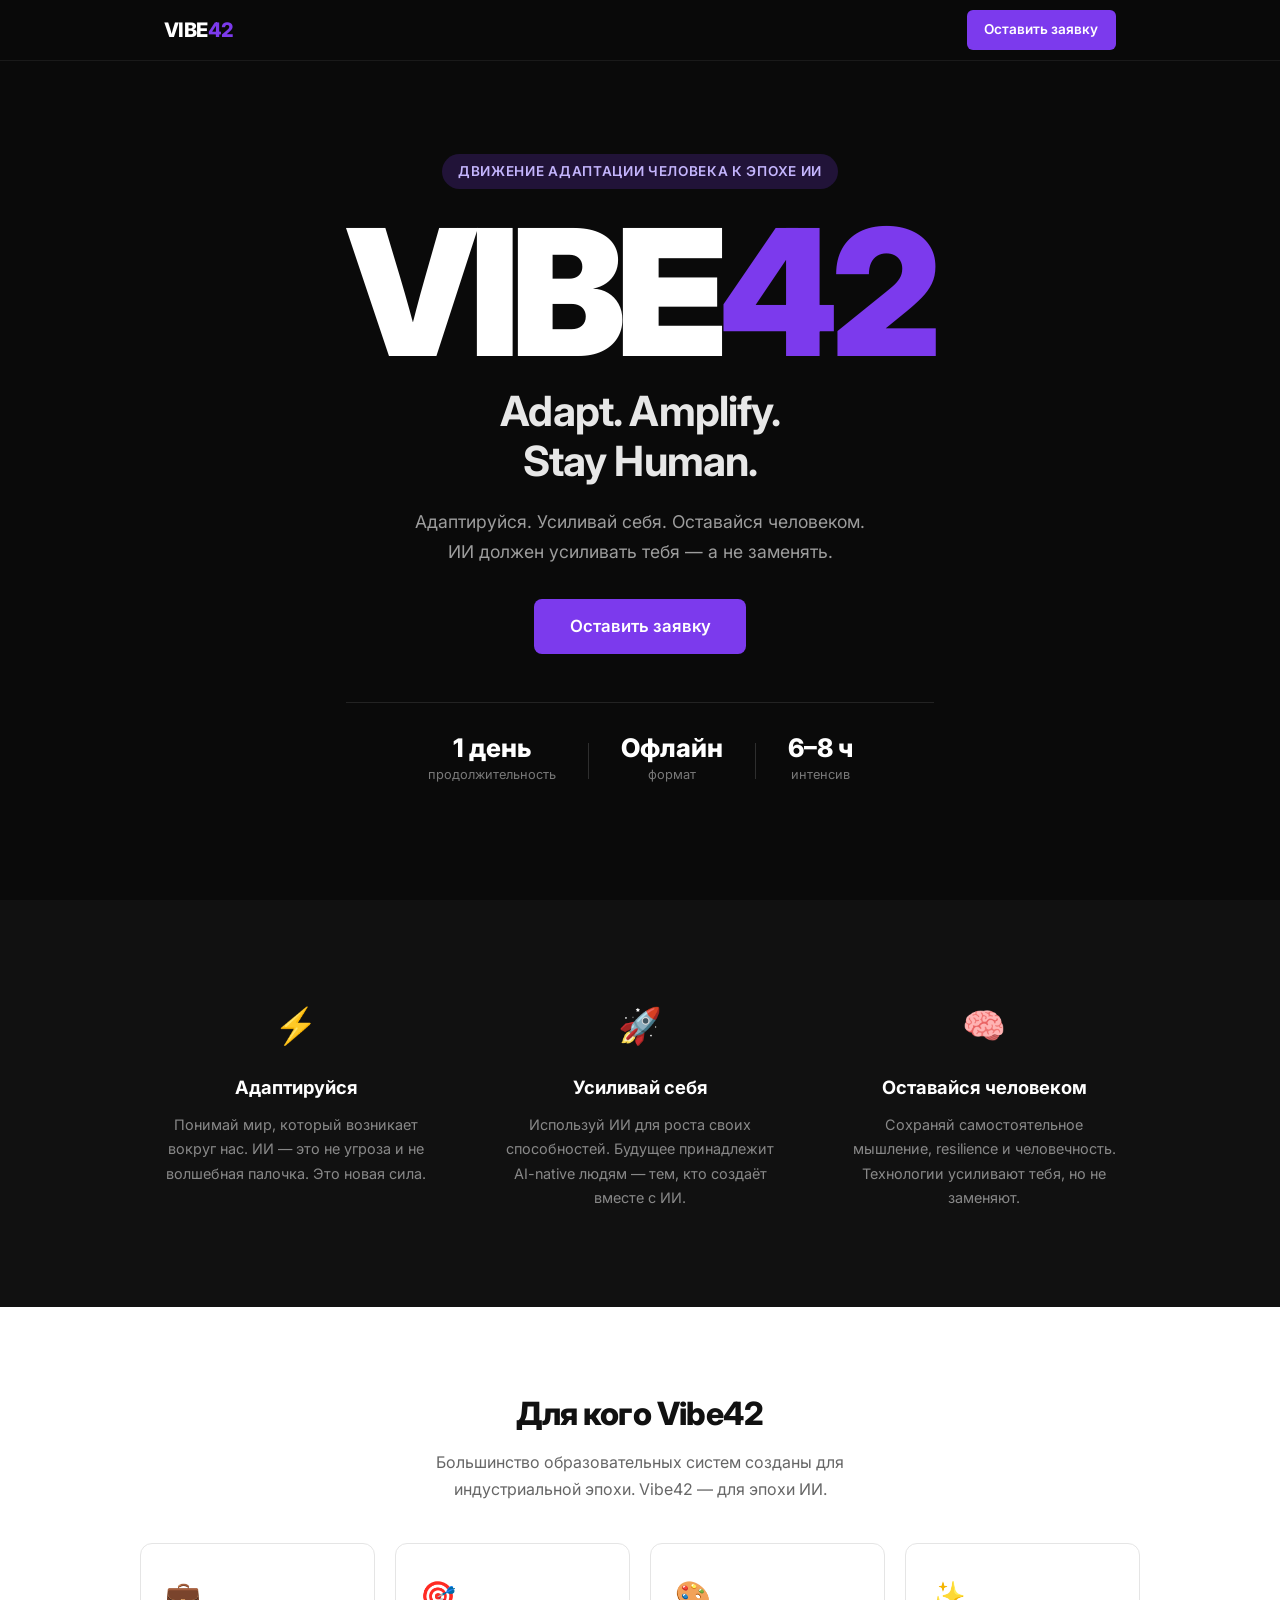
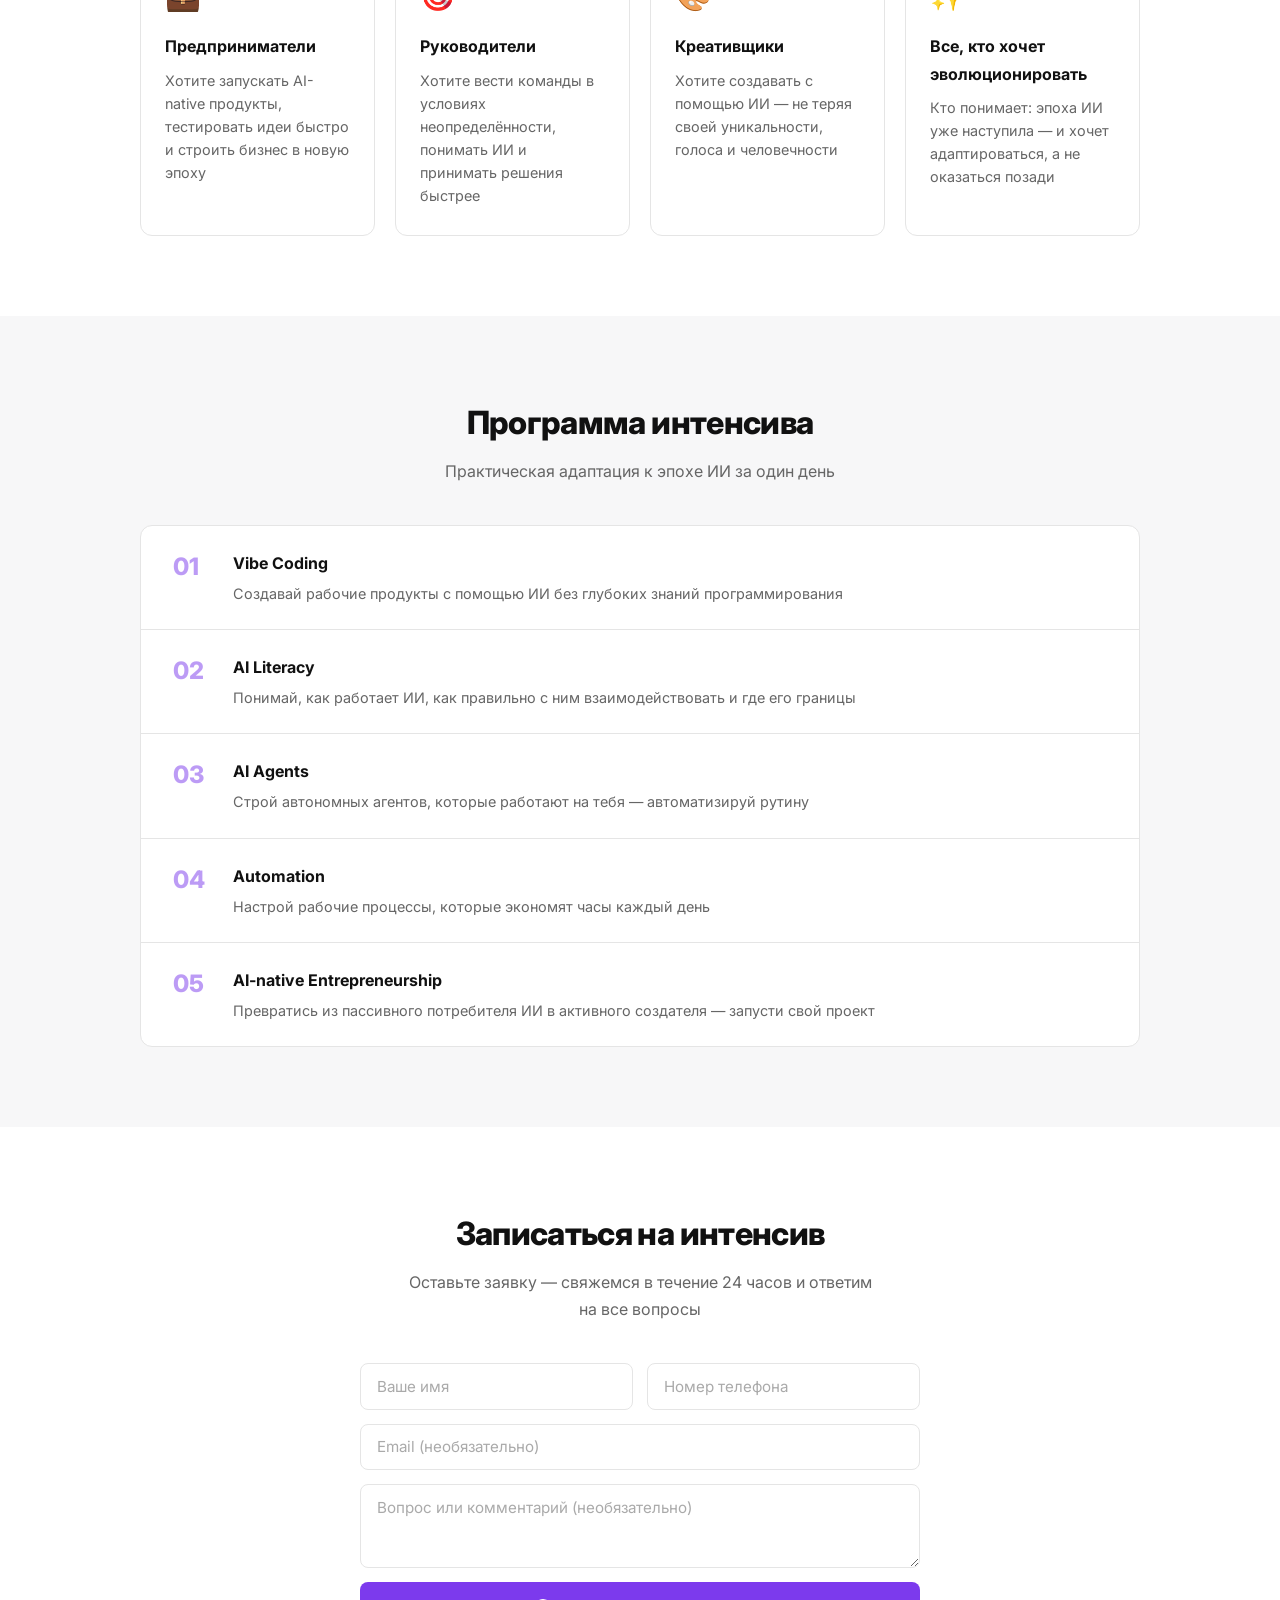
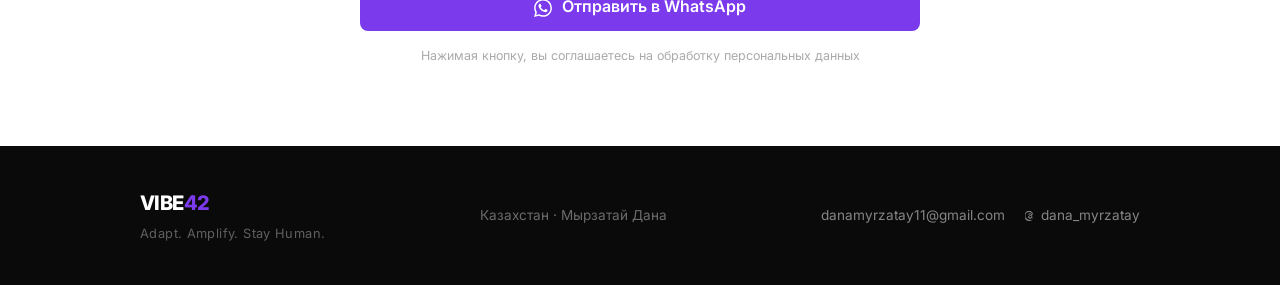
==== commit ab50290a: "Restore original index.html" ====
--- a/index.html
+++ b/index.html
@@ -1,868 +1,194 @@
 <!DOCTYPE html>
 <html lang="ru">
 <head>
-  <meta charset="UTF-8" />
-  <meta name="viewport" content="width=device-width, initial-scale=1.0" />
-  <title>Еженедельный отчёт — Вайбкодинг | Samruk Business Academy</title>
-  <style>
-    @import url('https://fonts.googleapis.com/css2?family=Inter:wght@300;400;500;600;700;800;900&display=swap');
-
-    *, *::before, *::after { box-sizing: border-box; margin: 0; padding: 0; }
-
-    :root {
-      --bg:      #060C14;
-      --bg2:     #0A1220;
-      --bg3:     #0D1628;
-      --card:    #0F1A2E;
-      --border:  #162236;
-      --accent:  #00C8E8;
-      --accent2: #0099BB;
-      --green:   #00D97E;
-      --yellow:  #F5C842;
-      --red:     #FF5C5C;
-      --gray:    #546E7A;
-      --text:    #FFFFFF;
-      --muted:   #8BAABB;
-    }
-
-    html { scroll-behavior: smooth; }
-    body {
-      font-family: 'Inter', sans-serif;
-      background: var(--bg);
-      color: var(--text);
-      line-height: 1.6;
-      overflow-x: hidden;
-    }
-
-    /* ── HEADER ── */
-    header {
-      background: linear-gradient(180deg, #071020 0%, var(--bg) 100%);
-      border-bottom: 1px solid var(--border);
-      padding: 32px 48px 40px;
-      display: flex;
-      align-items: flex-start;
-      justify-content: space-between;
-      gap: 24px;
-      flex-wrap: wrap;
-    }
-
-    .header-left { display: flex; flex-direction: column; gap: 8px; }
-
-    .badges { display: flex; gap: 10px; flex-wrap: wrap; margin-bottom: 4px; }
-    .badge {
-      font-size: 11px;
-      font-weight: 600;
-      letter-spacing: .08em;
-      text-transform: uppercase;
-      padding: 4px 12px;
-      border-radius: 100px;
-      border: 1px solid;
-    }
-    .badge-blue  { color: var(--accent);  border-color: var(--accent);  background: rgba(0,200,232,.08); }
-    .badge-green { color: var(--green);   border-color: var(--green);   background: rgba(0,217,126,.08); }
-
-    header h1 {
-      font-size: clamp(22px, 3vw, 34px);
-      font-weight: 800;
-      line-height: 1.2;
-    }
-    header h1 span { color: var(--accent); }
-
-    .header-meta {
-      font-size: 13px;
-      color: var(--muted);
-      margin-top: 2px;
-    }
-    .header-meta b { color: var(--text); }
-
-    .header-right {
-      text-align: right;
-      flex-shrink: 0;
-    }
-    .week-label {
-      font-size: 12px;
-      color: var(--muted);
-      text-transform: uppercase;
-      letter-spacing: .1em;
-      margin-bottom: 4px;
-    }
-    .week-range {
-      font-size: 16px;
-      font-weight: 700;
-      color: var(--text);
-    }
-    .report-num {
-      font-size: 12px;
-      color: var(--gray);
-      margin-top: 6px;
-    }
-
-    /* ── MAIN ── */
-    main {
-      max-width: 1100px;
-      margin: 0 auto;
-      padding: 48px 24px 80px;
-      display: flex;
-      flex-direction: column;
-      gap: 40px;
-    }
-
-    /* ── SECTION TITLE ── */
-    .section-title {
-      font-size: 11px;
-      font-weight: 700;
-      text-transform: uppercase;
-      letter-spacing: .12em;
-      color: var(--muted);
-      margin-bottom: 16px;
-      display: flex;
-      align-items: center;
-      gap: 10px;
-    }
-    .section-title::after {
-      content: '';
-      flex: 1;
-      height: 1px;
-      background: var(--border);
-    }
-
-    /* ── KPI GRID ── */
-    .kpi-grid {
-      display: grid;
-      grid-template-columns: repeat(auto-fit, minmax(200px, 1fr));
-      gap: 16px;
-    }
-
-    .kpi-card {
-      background: var(--card);
-      border: 1px solid var(--border);
-      border-radius: 16px;
-      padding: 24px;
-      position: relative;
-      overflow: hidden;
-      transition: border-color .2s, transform .2s;
-    }
-    .kpi-card:hover { border-color: var(--accent2); transform: translateY(-2px); }
-    .kpi-card::before {
-      content: '';
-      position: absolute;
-      inset: 0;
-      background: radial-gradient(ellipse at top left, rgba(0,200,232,.06) 0%, transparent 60%);
-      pointer-events: none;
-    }
-
-    .kpi-card.highlight { border-color: var(--accent); }
-    .kpi-card.highlight::before {
-      background: radial-gradient(ellipse at top left, rgba(0,200,232,.14) 0%, transparent 60%);
-    }
-
-    .kpi-icon {
-      font-size: 22px;
-      margin-bottom: 12px;
-      display: block;
-    }
-    .kpi-label {
-      font-size: 12px;
-      color: var(--muted);
-      margin-bottom: 6px;
-      font-weight: 500;
-    }
-    .kpi-value {
-      font-size: 36px;
-      font-weight: 800;
-      line-height: 1;
-      color: var(--text);
-    }
-    .kpi-value.accent { color: var(--accent); }
-    .kpi-value.green  { color: var(--green); }
-    .kpi-sub {
-      font-size: 12px;
-      color: var(--muted);
-      margin-top: 8px;
-    }
-    .kpi-delta {
-      display: inline-flex;
-      align-items: center;
-      gap: 4px;
-      font-size: 12px;
-      font-weight: 600;
-      padding: 2px 8px;
-      border-radius: 100px;
-      margin-top: 8px;
-    }
-    .delta-up   { background: rgba(0,217,126,.12); color: var(--green); }
-    .delta-down { background: rgba(255,92,92,.12);  color: var(--red); }
-
-    /* ── PROGRESS BAR ── */
-    .progress-section {
-      background: var(--card);
-      border: 1px solid var(--border);
-      border-radius: 16px;
-      padding: 28px 32px;
-    }
-    .progress-header {
-      display: flex;
-      justify-content: space-between;
-      align-items: baseline;
-      margin-bottom: 12px;
-      flex-wrap: wrap;
-      gap: 8px;
-    }
-    .progress-title {
-      font-size: 15px;
-      font-weight: 700;
-    }
-    .progress-vals {
-      font-size: 13px;
-      color: var(--muted);
-    }
-    .progress-vals b { color: var(--accent); font-size: 18px; }
-    .bar-track {
-      height: 10px;
-      background: var(--bg2);
-      border-radius: 100px;
-      overflow: hidden;
-    }
-    .bar-fill {
-      height: 100%;
-      border-radius: 100px;
-      background: linear-gradient(90deg, var(--accent2), var(--accent));
-      transition: width 1s ease;
-    }
-    .progress-foot {
-      display: flex;
-      justify-content: space-between;
-      margin-top: 10px;
-      font-size: 12px;
-      color: var(--gray);
-    }
-
-    /* ── TABLE ── */
-    .table-wrap {
-      background: var(--card);
-      border: 1px solid var(--border);
-      border-radius: 16px;
-      overflow: hidden;
-    }
-    table {
-      width: 100%;
-      border-collapse: collapse;
-      font-size: 14px;
-    }
-    thead {
-      background: var(--bg2);
-    }
-    thead th {
-      padding: 14px 20px;
-      text-align: left;
-      font-size: 11px;
-      font-weight: 700;
-      text-transform: uppercase;
-      letter-spacing: .08em;
-      color: var(--muted);
-      border-bottom: 1px solid var(--border);
-    }
-    tbody tr {
-      border-bottom: 1px solid var(--border);
-      transition: background .15s;
-    }
-    tbody tr:last-child { border-bottom: none; }
-    tbody tr:hover { background: rgba(0,200,232,.04); }
-    td {
-      padding: 14px 20px;
-      vertical-align: middle;
-    }
-    .td-company { font-weight: 600; }
-    .td-muted { color: var(--muted); font-size: 13px; }
-    .pill {
-      display: inline-flex;
-      align-items: center;
-      gap: 5px;
-      font-size: 12px;
-      font-weight: 600;
-      padding: 3px 10px;
-      border-radius: 100px;
-    }
-    .pill-green  { background: rgba(0,217,126,.12); color: var(--green); }
-    .pill-blue   { background: rgba(0,200,232,.12); color: var(--accent); }
-    .pill-yellow { background: rgba(245,200,66,.12); color: var(--yellow); }
-
-    /* ── COHORT CARDS ── */
-    .cohort-grid {
-      display: grid;
-      grid-template-columns: repeat(auto-fill, minmax(280px, 1fr));
-      gap: 16px;
-    }
-    .cohort-card {
-      background: var(--card);
-      border: 1px solid var(--border);
-      border-radius: 16px;
-      padding: 24px;
-      display: flex;
-      flex-direction: column;
-      gap: 14px;
-      transition: border-color .2s;
-    }
-    .cohort-card:hover { border-color: var(--accent2); }
-    .cohort-head {
-      display: flex;
-      justify-content: space-between;
-      align-items: flex-start;
-    }
-    .cohort-name { font-weight: 700; font-size: 15px; }
-    .cohort-dates { font-size: 12px; color: var(--muted); margin-top: 3px; }
-    .mini-bar-track {
-      height: 6px;
-      background: var(--bg2);
-      border-radius: 100px;
-      overflow: hidden;
-    }
-    .mini-bar-fill {
-      height: 100%;
-      border-radius: 100px;
-      background: linear-gradient(90deg, var(--accent2), var(--accent));
-    }
-    .cohort-stats {
-      display: flex;
-      gap: 20px;
-    }
-    .cs-item { display: flex; flex-direction: column; }
-    .cs-val { font-size: 20px; font-weight: 800; color: var(--text); }
-    .cs-lab { font-size: 11px; color: var(--muted); }
-
-    /* ── HIGHLIGHTS ── */
-    .highlights-list {
-      display: flex;
-      flex-direction: column;
-      gap: 12px;
-    }
-    .highlight-item {
-      background: var(--card);
-      border: 1px solid var(--border);
-      border-left: 3px solid var(--accent);
-      border-radius: 0 12px 12px 0;
-      padding: 16px 20px;
-      display: flex;
-      gap: 14px;
-      align-items: flex-start;
-    }
-    .highlight-item.risk  { border-left-color: var(--red); }
-    .highlight-item.note  { border-left-color: var(--yellow); }
-    .hi-icon { font-size: 20px; flex-shrink: 0; margin-top: 1px; }
-    .hi-text b { font-weight: 600; display: block; margin-bottom: 2px; font-size: 14px; }
-    .hi-text p { font-size: 13px; color: var(--muted); }
-
-    /* ── FOOTER ── */
-    footer {
-      border-top: 1px solid var(--border);
-      padding: 28px 48px;
-      display: flex;
-      justify-content: space-between;
-      align-items: center;
-      flex-wrap: wrap;
-      gap: 12px;
-      color: var(--muted);
-      font-size: 13px;
-    }
-    footer b { color: var(--text); }
-
-    /* ── EDITABLE ── */
-    [contenteditable] { outline: none; }
-    [contenteditable]:hover  { background: rgba(0,200,232,.06); border-radius: 4px; }
-    [contenteditable]:focus  { background: rgba(0,200,232,.10); border-radius: 4px; box-shadow: 0 0 0 1px var(--accent2); }
-
-    /* ── RESPONSIVE ── */
-    @media (max-width: 640px) {
-      header { padding: 24px 20px; }
-      main   { padding: 28px 16px 60px; }
-      .kpi-value { font-size: 28px; }
-      .progress-section { padding: 20px; }
-      footer { padding: 20px; flex-direction: column; align-items: flex-start; }
-    }
-  </style>
+  <meta charset="UTF-8">
+  <meta name="viewport" content="width=device-width, initial-scale=1.0">
+  <title>VIBE42 — Adapt. Amplify. Stay Human.</title>
+  <link rel="preconnect" href="https://fonts.googleapis.com">
+  <link rel="preconnect" href="https://fonts.gstatic.com" crossorigin>
+  <link href="https://fonts.googleapis.com/css2?family=Inter:wght@400;500;600;700;800;900&display=swap" rel="stylesheet">
+  <link rel="stylesheet" href="styles.css?v=2">
 </head>
 <body>
 
-<!-- ── HEADER ── -->
-<header>
-  <div class="header-left">
-    <div class="badges">
-      <span class="badge badge-blue">Samruk Business Academy</span>
-      <span class="badge badge-green">Федерация по спортивному программированию</span>
+  <!-- Навигация -->
+  <nav class="nav">
+    <div class="nav-inner">
+      <span class="logo">VIBE<span class="logo-accent">42</span></span>
+      <a href="#apply" class="btn btn-nav">Оставить заявку</a>
     </div>
-    <h1>Еженедельный отчёт<br><span>Обучение вайбкодингу</span></h1>
-    <div class="header-meta">
-      ПК АО «Самрук-Қазына»
-    </div>
-  </div>
-  <div class="header-right">
-    <div class="week-label">Отчётный период</div>
-    <div class="week-range" contenteditable="true">13 — 20 июня 2026</div>
-  </div>
-</header>
+  </nav>
 
-<main>
-
-  <!-- ── KPI ── -->
-  <section>
-    <div class="section-title">Ключевые показатели</div>
-    <div class="kpi-grid">
-
-      <div class="kpi-card highlight">
-        <span class="kpi-icon">👥</span>
-        <div class="kpi-label">Обучено за всё время</div>
-        <div class="kpi-value accent" contenteditable="true">92</div>
-        <div class="kpi-sub">сотрудников ПК Самрук-Қазына</div>
-        <span class="kpi-delta delta-up">▲ 81 за эту неделю</span>
-      </div>
-
-      <div class="kpi-card">
-        <span class="kpi-icon">📅</span>
-        <div class="kpi-label">Обучено за эту неделю</div>
-        <div class="kpi-value" contenteditable="true">81</div>
-        <div class="kpi-sub">участников (16–20 июня)</div>
-        <span class="kpi-delta delta-up">▲ +636% к пред. неделе</span>
-      </div>
-
-      <div class="kpi-card">
-        <span class="kpi-icon">📋</span>
-        <div class="kpi-label">Сессий проведено</div>
-        <div class="kpi-value green" contenteditable="true">8</div>
-        <div class="kpi-sub">с начала программы</div>
-        <span class="kpi-delta delta-up">▲ 7 за эту неделю</span>
-      </div>
-
-      <div class="kpi-card">
-        <span class="kpi-icon">🏫</span>
-        <div class="kpi-label">Активных групп</div>
-        <div class="kpi-value" contenteditable="true">2</div>
-        <div class="kpi-sub">SBA + SBA Корп. Университет</div>
-        <span class="kpi-delta delta-up">Обе активны</span>
-      </div>
-
-      <div class="kpi-card">
-        <span class="kpi-icon">👨‍🏫</span>
-        <div class="kpi-label">Тренеров задействовано</div>
-        <div class="kpi-value accent" contenteditable="true">7</div>
-        <div class="kpi-sub">коучей и инженеров</div>
-        <span class="kpi-delta delta-up">За эту неделю</span>
-      </div>
-
-      <div class="kpi-card">
-        <span class="kpi-icon">📍</span>
-        <div class="kpi-label">Город проведения</div>
-        <div class="kpi-value" style="font-size:24px" contenteditable="true">Астана</div>
-        <div class="kpi-sub">Корпоративный Университет и офисы</div>
-        <span class="kpi-delta delta-up">Все сессии</span>
-      </div>
-
-    </div>
-  </section>
-
-  <!-- ── PROGRESS ── -->
-  <section>
-    <div class="section-title">Прогресс к плану</div>
-    <div class="progress-section">
-      <div class="progress-header">
-        <div class="progress-title">Выполнение плана обучения по SBA</div>
-        <div class="progress-vals"><b contenteditable="true">68</b> / <span contenteditable="true">200</span> сотрудников</div>
-      </div>
-      <div class="bar-track">
-        <div class="bar-fill" id="mainBar" style="width: 34%"></div>
-      </div>
-      <div class="progress-foot">
-        <span>0</span>
-        <span style="color: var(--accent); font-weight: 600;">34% выполнено</span>
-        <span>200</span>
-      </div>
-    </div>
-  </section>
-
-  <!-- ── COHORTS ── -->
-  <section>
-    <div class="section-title">Активные группы</div>
-    <div class="cohort-grid">
-
-      <div class="cohort-card">
-        <div class="cohort-head">
-          <div>
-            <div class="cohort-name" contenteditable="true">SBA — основная группа</div>
-            <div class="cohort-dates" contenteditable="true">13 июня — идёт</div>
-          </div>
-          <span class="pill pill-green">Идёт</span>
+  <!-- Герой -->
+  <section class="hero">
+    <div class="hero-inner">
+      <div class="hero-badge">Движение адаптации человека к эпохе ИИ</div>
+      <div class="hero-title">VIBE<span>42</span></div>
+      <h1>Adapt. Amplify.<br>Stay Human.</h1>
+      <p class="hero-sub">Адаптируйся. Усиливай себя. Оставайся человеком.<br>ИИ должен усиливать тебя — а не заменять.</p>
+      <a href="#apply" class="btn btn-hero">Оставить заявку</a>
+      <div class="hero-stats">
+        <div class="stat">
+          <span class="stat-num">1 день</span>
+          <span class="stat-label">продолжительность</span>
         </div>
-        <div class="cohort-stats">
-          <div class="cs-item"><span class="cs-val" contenteditable="true">48</span><span class="cs-lab">участников</span></div>
-          <div class="cs-item"><span class="cs-val" contenteditable="true">5</span><span class="cs-lab">сессий</span></div>
-          <div class="cs-item"><span class="cs-val" contenteditable="true">Анар, Галия</span><span class="cs-lab">тренеры</span></div>
+        <div class="stat-divider"></div>
+        <div class="stat">
+          <span class="stat-num">Офлайн</span>
+          <span class="stat-label">формат</span>
         </div>
-        <div class="mini-bar-track"><div class="mini-bar-fill" style="width:60%"></div></div>
-      </div>
-
-      <div class="cohort-card">
-        <div class="cohort-head">
-          <div>
-            <div class="cohort-name" contenteditable="true">SBA — Корп. Университет</div>
-            <div class="cohort-dates" contenteditable="true">17 июня — идёт</div>
-          </div>
-          <span class="pill pill-blue">Идёт</span>
-        </div>
-        <div class="cohort-stats">
-          <div class="cs-item"><span class="cs-val" contenteditable="true">20</span><span class="cs-lab">участников</span></div>
-          <div class="cs-item"><span class="cs-val" contenteditable="true">2</span><span class="cs-lab">сессии</span></div>
-          <div class="cs-item"><span class="cs-val" contenteditable="true">Жанна</span><span class="cs-lab">тренер</span></div>
-        </div>
-        <div class="mini-bar-track"><div class="mini-bar-fill" style="width:30%"></div></div>
-      </div>
-
-    </div>
-  </section>
-
-  <!-- ── SESSIONS TABLE ── -->
-  <section>
-    <div class="section-title">Сессии по дням</div>
-    <p style="font-size:12px;color:var(--muted);margin-bottom:12px;">Нажмите на строку, чтобы увидеть список участников</p>
-    <div class="table-wrap">
-      <table>
-        <thead>
-          <tr>
-            <th>Дата</th>
-            <th>Группа</th>
-            <th>Участников</th>
-            <th>Тренеры / Инженеры</th>
-            <th>Статус</th>
-          </tr>
-        </thead>
-        <tbody>
-          <!-- НЕДЕЛЯ 1 -->
-          <tr>
-            <td colspan="5" style="padding:10px 20px 6px;background:var(--bg2);border-bottom:1px solid var(--border)">
-              <span style="font-size:11px;font-weight:700;text-transform:uppercase;letter-spacing:.1em;color:var(--muted)">Неделя 1</span>
-              <span style="font-size:11px;color:var(--gray);margin-left:10px">9 — 13 июня</span>
-              <span style="float:right;font-size:11px;font-weight:600;color:var(--accent)">11 участников · 1 сессия</span>
-            </td>
-          </tr>
-          <tr class="clickable-row" data-session="13.06" style="cursor:pointer">
-            <td class="td-muted">13 июня</td>
-            <td><div class="td-company">SBA (Корп. Университет)</div></td>
-            <td><b>11</b></td>
-            <td class="td-muted">Анар У., Даурен Е., Олжас М.</td>
-            <td><span class="pill pill-green">✓ Проведена</span></td>
-          </tr>
-
-          <!-- НЕДЕЛЯ 2 -->
-          <tr>
-            <td colspan="5" style="padding:10px 20px 6px;background:var(--bg2);border-bottom:1px solid var(--border);border-top:2px solid var(--border)">
-              <span style="font-size:11px;font-weight:700;text-transform:uppercase;letter-spacing:.1em;color:var(--muted)">Неделя 2</span>
-              <span style="font-size:11px;color:var(--gray);margin-left:10px">16 — 20 июня</span>
-              <span style="float:right;font-size:11px;font-weight:600;color:var(--accent)">81 участник · 6 сессий</span>
-            </td>
-          </tr>
-          <tr class="clickable-row" data-session="16.06" style="cursor:pointer">
-            <td class="td-muted">16 июня</td>
-            <td><div class="td-company">SBA</div></td>
-            <td><b>11</b></td>
-            <td class="td-muted">Анар У., Даурен М., Олжас М.</td>
-            <td><span class="pill pill-green">✓ Проведена</span></td>
-          </tr>
-          <tr class="clickable-row" data-session="17.06" style="cursor:pointer">
-            <td class="td-muted">17 июня</td>
-            <td><div class="td-company">SBA</div></td>
-            <td><b>20</b></td>
-            <td class="td-muted">Галия, Даурен Е., Олжас М.</td>
-            <td><span class="pill pill-green">✓ Проведена</span></td>
-          </tr>
-          <tr class="clickable-row" data-session="17.06b" style="cursor:pointer">
-            <td class="td-muted">17 июня</td>
-            <td><div class="td-company">SBA КУ (Казахтелеком)</div></td>
-            <td><b>20</b></td>
-            <td class="td-muted">Жанна И., Аргын Ж.</td>
-            <td><span class="pill pill-green">✓ Проведена</span></td>
-          </tr>
-          <tr class="clickable-row" data-session="18.06" style="cursor:pointer">
-            <td class="td-muted">18 июня</td>
-            <td><div class="td-company">SBA</div></td>
-            <td><b>6</b></td>
-            <td class="td-muted">Галия, Олжас М.</td>
-            <td><span class="pill pill-green">✓ Проведена</span></td>
-          </tr>
-          <tr class="clickable-row" data-session="19.06" style="cursor:pointer">
-            <td class="td-muted">19 июня</td>
-            <td><div class="td-company">SBA — Корп. Университет (Казахтелеком)</div></td>
-            <td><b>20</b></td>
-            <td class="td-muted">Олжас М., Аргын Ж.</td>
-            <td><span class="pill pill-green">✓ Проведена</span></td>
-          </tr>
-          <tr class="clickable-row" data-session="20.06" style="cursor:pointer">
-            <td class="td-muted">20 июня</td>
-            <td><div class="td-company">SBA</div></td>
-            <td><b>4</b></td>
-            <td class="td-muted">Галия, Олжас М.</td>
-            <td><span class="pill pill-green">✓ Проведена</span></td>
-          </tr>
-        </tbody>
-      </table>
-    </div>
-  </section>
-
-  <!-- ── MODAL ── -->
-  <div id="modal-overlay" style="display:none;position:fixed;inset:0;background:rgba(0,0,0,.7);backdrop-filter:blur(6px);z-index:1000;overflow-y:auto;padding:40px 16px">
-    <div id="modal-box" style="max-width:700px;margin:0 auto;background:#0F1A2E;border:1px solid #162236;border-radius:20px;overflow:hidden">
-      <div style="padding:24px 28px;border-bottom:1px solid #162236;display:flex;justify-content:space-between;align-items:center">
-        <div>
-          <div style="font-size:11px;text-transform:uppercase;letter-spacing:.1em;color:#8BAABB;margin-bottom:4px">Список участников</div>
-          <div id="modal-title" style="font-size:18px;font-weight:800"></div>
-        </div>
-        <button onclick="closeModal()" style="background:rgba(255,255,255,.06);border:1px solid #162236;color:#fff;width:36px;height:36px;border-radius:50%;cursor:pointer;font-size:18px;display:flex;align-items:center;justify-content:center;flex-shrink:0">×</button>
-      </div>
-      <div style="padding:8px 0">
-        <div style="display:grid;grid-template-columns:40px 1fr 1fr 1.4fr;padding:10px 28px;font-size:11px;font-weight:700;text-transform:uppercase;letter-spacing:.08em;color:#546E7A;border-bottom:1px solid #162236">
-          <span>#</span><span>ФИО</span><span>Должность</span><span>Компания</span>
-        </div>
-        <div id="modal-list"></div>
-      </div>
-      <div id="modal-footer" style="padding:16px 28px;border-top:1px solid #162236;font-size:12px;color:#546E7A;text-align:right"></div>
-    </div>
-  </div>
-
-  <!-- ── HIGHLIGHTS ── -->
-  <section>
-    <div class="section-title">Итоги недели</div>
-    <div class="highlights-list">
-
-      <div class="highlight-item">
-        <span class="hi-icon">🚀</span>
-        <div class="hi-text">
-          <b contenteditable="true">Рекордная неделя: 59 участников за 5 рабочих дней</b>
-          <p contenteditable="true">С 16 по 20 июня проведено 6 сессий в двух группах SBA. Это крупнейший охват за одну неделю с начала программы.</p>
-        </div>
-      </div>
-
-      <div class="highlight-item">
-        <span class="hi-icon">🏫</span>
-        <div class="hi-text">
-          <b contenteditable="true">Запущена вторая группа — SBA Корп. Университет</b>
-          <p contenteditable="true">17 июня стартовала группа в Корпоративном Университете. 19 июня прошла вторая сессия с 20 участниками — самая многочисленная за всю неделю.</p>
-        </div>
-      </div>
-
-      <div class="highlight-item note">
-        <span class="hi-icon">👨‍💼</span>
-        <div class="hi-text">
-          <b contenteditable="true">7 специалистов задействованы в программе на этой неделе</b>
-          <p contenteditable="true">Коучи: Анар Утешова, Галия, Жанна Ибраева. Инженеры: Олжас Мукатов, Даурен Есеркепов, Даурен Молдабаев, Аргын Жиенбай.</p>
-        </div>
-      </div>
-
-    </div>
-  </section>
-
-  <!-- ── NEXT STEPS ── -->
-  <section>
-    <div class="section-title">План на следующую неделю</div>
-    <div class="highlights-list">
-      <div class="highlight-item">
-        <span class="hi-icon">📌</span>
-        <div class="hi-text">
-          <b contenteditable="true">Продолжить обе группы SBA</b>
-          <p contenteditable="true">Запланировать следующие сессии для основной группы и группы Корп. Университета.</p>
-        </div>
-      </div>
-      <div class="highlight-item">
-        <span class="hi-icon">📌</span>
-        <div class="hi-text">
-          <b contenteditable="true">Уточнить данные по сессии 17 июня (SBA КУ)</b>
-          <p contenteditable="true">В системе не указано количество участников для сессии в Корп. Университете 17 июня. Необходимо внести данные.</p>
-        </div>
-      </div>
-      <div class="highlight-item">
-        <span class="hi-icon">📌</span>
-        <div class="hi-text">
-          <b contenteditable="true">Подготовить итоговые материалы и обратную связь</b>
-          <p contenteditable="true">Собрать оценки участников, подготовить NPS-опрос для прошедших сессии.</p>
+        <div class="stat-divider"></div>
+        <div class="stat">
+          <span class="stat-num">6–8 ч</span>
+          <span class="stat-label">интенсив</span>
         </div>
       </div>
     </div>
   </section>
 
-</main>
+  <!-- Главная идея -->
+  <section class="section section-dark" id="idea">
+    <div class="container">
+      <div class="idea-grid">
+        <div class="idea-block">
+          <div class="idea-icon">⚡</div>
+          <h3>Адаптируйся</h3>
+          <p>Понимай мир, который возникает вокруг нас. ИИ — это не угроза и не волшебная палочка. Это новая сила.</p>
+        </div>
+        <div class="idea-block">
+          <div class="idea-icon">🚀</div>
+          <h3>Усиливай себя</h3>
+          <p>Используй ИИ для роста своих способностей. Будущее принадлежит AI-native людям — тем, кто создаёт вместе с ИИ.</p>
+        </div>
+        <div class="idea-block">
+          <div class="idea-icon">🧠</div>
+          <h3>Оставайся человеком</h3>
+          <p>Сохраняй самостоятельное мышление, resilience и человечность. Технологии усиливают тебя, но не заменяют.</p>
+        </div>
+      </div>
+    </div>
+  </section>
 
-<!-- ── FOOTER ── -->
-<footer>
-  <div>
-    <b>Samruk Business Academy</b> &nbsp;·&nbsp; Программа вайбкодинга для ПК Самрук-Қазына
-  </div>
-  <div>
-    Подготовил: <b contenteditable="true">Дана Мырзатай</b> &nbsp;·&nbsp; <span contenteditable="true">20 июня 2026</span>
-  </div>
-</footer>
+  <!-- Для кого -->
+  <section class="section" id="for-whom">
+    <div class="container">
+      <h2 class="section-title">Для кого Vibe42</h2>
+      <p class="section-sub">Большинство образовательных систем созданы для индустриальной эпохи. Vibe42 — для эпохи ИИ.</p>
+      <div class="cards">
+        <div class="card">
+          <div class="card-icon">💼</div>
+          <h3>Предприниматели</h3>
+          <p>Хотите запускать AI-native продукты, тестировать идеи быстро и строить бизнес в новую эпоху</p>
+        </div>
+        <div class="card">
+          <div class="card-icon">🎯</div>
+          <h3>Руководители</h3>
+          <p>Хотите вести команды в условиях неопределённости, понимать ИИ и принимать решения быстрее</p>
+        </div>
+        <div class="card">
+          <div class="card-icon">🎨</div>
+          <h3>Креативщики</h3>
+          <p>Хотите создавать с помощью ИИ — не теряя своей уникальности, голоса и человечности</p>
+        </div>
+        <div class="card">
+          <div class="card-icon">✨</div>
+          <h3>Все, кто хочет эволюционировать</h3>
+          <p>Кто понимает: эпоха ИИ уже наступила — и хочет адаптироваться, а не оказаться позади</p>
+        </div>
+      </div>
+    </div>
+  </section>
 
-<script>
-  const PARTICIPANTS = {
-    "13.06": {
-      label: "13 июня 2026 — SBA, Корп. Университет",
-      people: [
-        { name: "Бал***ев Р.Ә.", role: "Зам. Председателя Правления", company: "АО НК «КазМунайГаз»" },
-        { name: "Мол***ов Т.М.", role: "Зам. Председателя Правления", company: "АО НК «КазМунайГаз»" },
-        { name: "Мир***ов Ж.Ж.", role: "Зам. Пред. Правления по экономике и финансам", company: "АО «НК «QazaqGaz»" },
-        { name: "Тур***ин А.Ж.", role: "Зам. Генерального директора", company: "КФ Samruk-Kazyna Trust" },
-        { name: "Абс***ов Н.М.", role: "Председатель Правления", company: "АО НГК «Тау-Кен Самрук»" },
-        { name: "Жум***ов Р.Б.", role: "Гл. директор по экономике и финансам", company: "АО НГК «Тау-Кен Самрук»" },
-        { name: "Идр***ов Д.Е.", role: "Гл. директор по инвестициям и стратегии", company: "АО НГК «Тау-Кен Самрук»" },
-        { name: "Абл***ов Р.М.", role: "Гл. директор по администрированию", company: "АО НГК «Тау-Кен Самрук»" },
-        { name: "Пир***ов С.Б.", role: "Генеральный директор", company: "ТОО Самрук-Казына Инвест" },
-        { name: "Абд***ов Б.Т.", role: "Зам. директора департамента", company: "ЧУ Samruk Business Academy" },
-        { name: "Мау***ов А.М.", role: "Упр. директор по обучению", company: "ЧУ Samruk Business Academy" },
-      ]
-    },
-    "16.06": {
-      label: "16 июня 2026 — SBA",
-      people: [
-        { name: "Жам***ов А.Ж.", role: "Председатель Правления", company: "АО «НК «QazaqGaz»" },
-        { name: "Дау***ов А.Б.", role: "Зам. Пред. по разведке и добыче", company: "АО «НК «QazaqGaz»" },
-        { name: "Тер***ов Б.Е.", role: "Зам. Пред. по капстроительству", company: "АО «НК «QazaqGaz»" },
-        { name: "Мух***ов А.Е.", role: "Упр. директор по правовым вопросам", company: "АО «НК «QazaqGaz»" },
-        { name: "Ерм***ов Б.А.", role: "Руководитель аппарата", company: "АО «НК «QazaqGaz»" },
-        { name: "Акы***ов А.Ж.", role: "Упр. директор по закупкам", company: "АО «НК «QazaqGaz»" },
-        { name: "Айт***ов Н.Е.", role: "Председатель Правления", company: "АО KEGOC" },
-        { name: "Кер***ов Н.Н.", role: "Упр. директор по системным услугам", company: "АО KEGOC" },
-        { name: "Аяп***ов К.М.", role: "Упр. директор по развитию НЭС", company: "АО KEGOC" },
-        { name: "Кур***ов С.К.", role: "Упр. директор по обеспечению", company: "АО KEGOC" },
-        { name: "Иса*** Д.Б.", role: "Руководитель секретариата", company: "АО KEGOC" },
-      ]
-    },
-    "17.06": {
-      label: "17 июня 2026 — SBA + SBA Корп. Университет",
-      people: [
-        { name: "Юсу***ов М.Б.", role: "Председатель Правления", company: "АО «НАК «Казатомпром»" },
-        { name: "Тул***ев М.Д.", role: "Первый зам. Пред. Правления", company: "АО «НАК «Казатомпром»" },
-        { name: "Ома***ов К.А.", role: "Гл. директор по производству", company: "АО «НАК «Казатомпром»" },
-        { name: "Бай***ин В.Е.", role: "Гл. директор по коммерции", company: "АО «НАК «Казатомпром»" },
-        { name: "Кош***ев Д.Е.", role: "Гл. директор по стратегии", company: "АО «НАК «Казатомпром»" },
-        { name: "Саг***ов Д.Т.", role: "Гл. директор по закупкам", company: "АО «НАК «Казатомпром»" },
-        { name: "Сат***ов Б.Б.", role: "Генеральный директор", company: "ТОО «Семизбай-U»" },
-        { name: "Зол*** А.А.", role: "Зам. Гендиректора по производству", company: "ТОО «Семизбай-U»" },
-        { name: "Рам***ов Д.Б.", role: "Генеральный директор", company: "ТОО «KAP Logistics»" },
-        { name: "Ост***ко Ю.И.", role: "Упр. директор по развитию", company: "ТОО «KAP Logistics»" },
-        { name: "Мел***ов Н.А.", role: "Генеральный директор", company: "ТОО «KAP Technology»" },
-        { name: "Мам***ев Г.Б.", role: "Зам. Гендиректора по экономике", company: "ТОО «KAP Technology»" },
-        { name: "Кар***ев Е.Е.", role: "Директор департамента IT", company: "АО «НАК «Казатомпром»" },
-        { name: "Дос***ов Э.Т.", role: "Генеральный директор", company: "ТОО Самрук-Казына Контракт" },
-        { name: "Дос***ва А.Б.", role: "Финансовый директор", company: "ТОО Самрук-Казына Инвест" },
-        { name: "Жаз***ев Б.М.", role: "Зам. Председателя Правления", company: "АО KEGOC" },
-        { name: "Саф***ни Т.Е.", role: "Упр. директор по правовому сопровождению", company: "АО KEGOC" },
-        { name: "Ата***ов Е.Т.", role: "Упр. директор по эксплуатации", company: "АО KEGOC" },
-        { name: "Аки***ва А.Е.", role: "Упр. директор по экономике и финансам", company: "АО KEGOC" },
-        { name: "Кон***ва Э.Б.", role: "Упр. директор по стратегии", company: "АО KEGOC" },
-      ]
-    },
-    "17.06b": {
-      label: "17 июня 2026 — SBA КУ (Казахтелеком, группа 2)",
-      people: [
-        { name: "Кул***ов Ж.", role: "Начальник отдела автоматизации", company: "Казахтелеком — ДТК" },
-        { name: "Мат***ва А.", role: "EX менеджер", company: "Казахтелеком — ДТК" },
-        { name: "Бай***ва М.Б.", role: "Ведущий инженер по обслуживанию оборудования", company: "Казахтелеком — ОДС" },
-        { name: "Кам***ев М.Е.", role: "И.о. начальника Службы техподдержки", company: "Казахтелеком — ОДС" },
-        { name: "Тоб***ов Н.С.", role: "Главный менеджер Службы техподдержки", company: "Казахтелеком — ОДС" },
-        { name: "Сек***ва Н.К.", role: "Ведущий инженер электросвязи", company: "Казахтелеком — ОДС" },
-        { name: "Сыз***ва Г.Б.", role: "EX-менеджер", company: "Казахтелеком — ОДС" },
-        { name: "Абу***ир Қ.", role: "Ведущий специалист СРП", company: "Казахтелеком — ДУП" },
-        { name: "Тус***ов Е.О.", role: "Менеджер GR", company: "Казахтелеком — ДУП" },
-        { name: "Каи*** Ж.А.", role: "Главный менеджер IoT", company: "Казахтелеком — ДЦБ" },
-        { name: "Сер***ан А.", role: "Главный специалист ЦАП", company: "Казахтелеком — ДРБ" },
-        { name: "Дид***зы К.", role: "Эксперт СИТВ", company: "Казахтелеком — ДРБ" },
-        { name: "Тұр***ек Е.", role: "Эксперт СИТВ", company: "Казахтелеком — ДРБ" },
-        { name: "Абу***ов Т.Б.", role: "Ведущий специалист транспортного отдела", company: "Казахтелеком — СФ" },
-        { name: "Кас***ва А.С.", role: "Специалист ЦПХО", company: "Казахтелеком — СФ" },
-        { name: "Абд***ва А.Б.", role: "Ведущий специалист транспортного отдела", company: "Казахтелеком — СФ" },
-        { name: "Хак***ов Ч.Н.", role: "Менеджер Службы развития сети доступа", company: "Казахтелеком — ДКБ" },
-        { name: "Онд***ва А.Қ.", role: "Бизнес-аналитик", company: "Казахтелеком — ДКБ" },
-        { name: "Сыз***ов А.", role: "Главный специалист сектора маркировки", company: "Казахтелеком — ДТК" },
-        { name: "Ома***ов Е.К.", role: "Главный менеджер Службы развития сети доступа", company: "Казахтелеком — ДКБ" },
-      ]
-    },
-    "18.06": {
-      label: "18 июня 2026 — SBA",
-      people: [
-        { name: "Мау***ов Д.Н.", role: "Председатель Правления", company: "ТОО «Samruk-Kazyna Ondeu»" },
-        { name: "Тай***ва А.З.", role: "Упр. директор по экономике и финансам", company: "ТОО «Samruk-Kazyna Ondeu»" },
-        { name: "Кул***ов С.Т.", role: "Упр. директор по развитию и управлению активами", company: "ТОО «Samruk-Kazyna Ondeu»" },
-        { name: "Бау***зы Ф.", role: "Руководитель правовой службы", company: "ТОО «Samruk-Kazyna Ondeu»" },
-        { name: "Пет***ий Е.В.", role: "Офицер по информационной безопасности", company: "ТОО «Samruk-Kazyna Ondeu»" },
-        { name: "Уму***ев Б.Ж.", role: "Менеджер по искусственному интеллекту", company: "ТОО «Samruk-Kazyna Ondeu»" },
-      ]
-    },
-    "19.06": {
-      label: "19 июня 2026 — SBA Корп. Университет (Казахтелеком)",
-      people: [
-        { name: "Бай***ва Ж.Г.", role: "Главный менеджер", company: "Казахтелеком — ОДС" },
-        { name: "Сем***ев Е.Е.", role: "Начальник Центра оперативного контроля", company: "Казахтелеком — ОДС" },
-        { name: "Нур***ев Е.Т.", role: "Инженер по техническому обслуживанию", company: "Казахтелеком — ОДС" },
-        { name: "Кур***ин А.Б.", role: "Начальник участка", company: "Казахтелеком — ОДС" },
-        { name: "Ауб***ов Е.С.", role: "Руководитель центра", company: "Казахтелеком — ДУП" },
-        { name: "Сәр***ли О.Т.", role: "Бизнес-аналитик", company: "Казахтелеком — ДКБ" },
-        { name: "Жум***ов Е.Е.", role: "Ведущий инженер электросвязи", company: "Казахтелеком — ДКБ" },
-        { name: "Асқ***лы С.", role: "Бизнес-аналитик", company: "Казахтелеком — ДКБ" },
-        { name: "Сул***ва Э.У.", role: "Ведущий инженер", company: "Казахтелеком — ДКБ" },
-        { name: "Мус***на А.С.", role: "EX аналитик", company: "Казахтелеком — СФ" },
-        { name: "Але***ва С.М.", role: "Менеджер по подбору персонала", company: "Казахтелеком — СФ" },
-        { name: "Орл***ий Р.В.", role: "Главный бизнес-аналитик", company: "Казахтелеком — ДРБ" },
-        { name: "Мит***на А.А.", role: "Главный бизнес-аналитик", company: "Казахтелеком — ДРБ" },
-        { name: "Ков***ва С.", role: "И.о. руководителя Службы цифровизации", company: "Казахтелеком — ДЦБ" },
-        { name: "Ими***ов Т.А.", role: "Начальник АХО", company: "Казахтелеком — ДТК" },
-        { name: "Гри***ич Ю.А.", role: "Генеральный директор", company: "Корпоративный Университет" },
-        { name: "Анк***ва А.О.", role: "Руководитель службы сертификации", company: "Корпоративный Университет" },
-        { name: "Иск***ва С.К.", role: "Старший партнер по обучению", company: "Корпоративный Университет" },
-        { name: "Ізт***ва А.Н.", role: "Преподаватель", company: "Корпоративный Университет" },
-        { name: "Осп***ва Р.Д.", role: "Менеджер по внешнему обучению", company: "Корпоративный Университет" },
-      ]
-    },
-    "20.06": {
-      label: "20 июня 2026 — SBA",
-      people: [
-        { name: "Кис***ов А.Ж.", role: "Зам. Председателя Правления по производству", company: "АО «НК «QazaqGaz»" },
-        { name: "Тул***ов А.М.", role: "Первый зам. Председателя Правления", company: "АО «НК «QazaqGaz»" },
-        { name: "Шар***ов Н.С.", role: "Зам. генерального директора", company: "ТОО «Самрук-Казына Контракт»" },
-        { name: "Чуж***ов А.А.", role: "Зам. генерального директора", company: "ТОО «Самрук-Казына Контракт»" },
-      ]
-    }
-  };
+  <!-- Программа -->
+  <section class="section section-gray" id="program">
+    <div class="container">
+      <h2 class="section-title">Программа интенсива</h2>
+      <p class="section-sub">Практическая адаптация к эпохе ИИ за один день</p>
+      <div class="modules">
+        <div class="module">
+          <span class="module-num">01</span>
+          <div class="module-body">
+            <h3>Vibe Coding</h3>
+            <p>Создавай рабочие продукты с помощью ИИ без глубоких знаний программирования</p>
+          </div>
+        </div>
+        <div class="module">
+          <span class="module-num">02</span>
+          <div class="module-body">
+            <h3>AI Literacy</h3>
+            <p>Понимай, как работает ИИ, как правильно с ним взаимодействовать и где его границы</p>
+          </div>
+        </div>
+        <div class="module">
+          <span class="module-num">03</span>
+          <div class="module-body">
+            <h3>AI Agents</h3>
+            <p>Строй автономных агентов, которые работают на тебя — автоматизируй рутину</p>
+          </div>
+        </div>
+        <div class="module">
+          <span class="module-num">04</span>
+          <div class="module-body">
+            <h3>Automation</h3>
+            <p>Настрой рабочие процессы, которые экономят часы каждый день</p>
+          </div>
+        </div>
+        <div class="module">
+          <span class="module-num">05</span>
+          <div class="module-body">
+            <h3>AI-native Entrepreneurship</h3>
+            <p>Превратись из пассивного потребителя ИИ в активного создателя — запусти свой проект</p>
+          </div>
+        </div>
+      </div>
+    </div>
+  </section>
 
-  function openModal(sessionKey) {
-    const session = PARTICIPANTS[sessionKey];
-    if (!session) return;
-    document.getElementById('modal-title').textContent = session.label;
-    const list = document.getElementById('modal-list');
-    list.innerHTML = session.people.map((p, i) => `
-      <div style="display:grid;grid-template-columns:40px 1fr 1fr 1.4fr;padding:12px 28px;border-bottom:1px solid #0D1628;font-size:13px;transition:background .15s" onmouseover="this.style.background='rgba(0,200,232,.04)'" onmouseout="this.style.background=''">
-        <span style="color:#546E7A;font-size:12px">${i + 1}</span>
-        <span style="font-weight:600;color:#fff">${p.name}</span>
-        <span style="color:#8BAABB;font-size:12px">${p.role}</span>
-        <span style="color:#00C8E8;font-size:12px">${p.company}</span>
+  <!-- Форма заявки -->
+  <section class="section" id="apply">
+    <div class="container container-narrow">
+      <h2 class="section-title">Записаться на интенсив</h2>
+      <p class="section-sub">Оставьте заявку — свяжемся в течение 24 часов и ответим на все вопросы</p>
+      <form class="form" id="applyForm">
+        <div class="form-row">
+          <input type="text" name="name" placeholder="Ваше имя" required>
+          <input type="tel" name="phone" placeholder="Номер телефона" required>
+        </div>
+        <input type="email" name="email" placeholder="Email (необязательно)">
+        <textarea name="message" placeholder="Вопрос или комментарий (необязательно)" rows="3"></textarea>
+        <button type="submit" class="btn btn-form">
+          <svg width="18" height="18" viewBox="0 0 24 24" fill="currentColor" style="vertical-align:middle;margin-right:6px"><path d="M17.472 14.382c-.297-.149-1.758-.867-2.03-.967-.273-.099-.471-.148-.67.15-.197.297-.767.966-.94 1.164-.173.199-.347.223-.644.075-.297-.15-1.255-.463-2.39-1.475-.883-.788-1.48-1.761-1.653-2.059-.173-.297-.018-.458.13-.606.134-.133.298-.347.446-.52.149-.174.198-.298.298-.497.099-.198.05-.371-.025-.52-.075-.149-.669-1.612-.916-2.207-.242-.579-.487-.5-.669-.51-.173-.008-.371-.01-.57-.01-.198 0-.52.074-.792.372-.272.297-1.04 1.016-1.04 2.479 0 1.462 1.065 2.875 1.213 3.074.149.198 2.096 3.2 5.077 4.487.709.306 1.262.489 1.694.625.712.227 1.36.195 1.871.118.571-.085 1.758-.719 2.006-1.413.248-.694.248-1.289.173-1.413-.074-.124-.272-.198-.57-.347m-5.421 7.403h-.004a9.87 9.87 0 0 1-5.031-1.378l-.361-.214-3.741.982.998-3.648-.235-.374a9.86 9.86 0 0 1-1.51-5.26c.001-5.45 4.436-9.884 9.888-9.884 2.64 0 5.122 1.03 6.988 2.898a9.825 9.825 0 0 1 2.893 6.994c-.003 5.45-4.437 9.884-9.885 9.884m8.413-18.297A11.815 11.815 0 0 0 12.05 0C5.495 0 .16 5.335.157 11.892c0 2.096.547 4.142 1.588 5.945L.057 24l6.305-1.654a11.882 11.882 0 0 0 5.683 1.448h.005c6.554 0 11.89-5.335 11.893-11.893a11.821 11.821 0 0 0-3.48-8.413Z"/></svg>
+          Отправить в WhatsApp
+        </button>
+        <p class="form-note">Нажимая кнопку, вы соглашаетесь на обработку персональных данных</p>
+      </form>
+
+      <!-- Успех -->
+      <div class="success-box" id="successBox" style="display:none">
+        <div class="success-icon">✅</div>
+        <h3>Заявка отправлена!</h3>
+        <p>WhatsApp открылся с вашими данными — просто нажмите «Отправить» в мессенджере. Мы ответим в ближайшее время.</p>
       </div>
-    `).join('');
-    document.getElementById('modal-footer').textContent = `Всего участников: ${session.people.length}`;
-    document.getElementById('modal-overlay').style.display = 'block';
-    document.body.style.overflow = 'hidden';
-  }
+    </div>
+  </section>
 
-  function closeModal() {
-    document.getElementById('modal-overlay').style.display = 'none';
-    document.body.style.overflow = '';
-  }
+  <!-- Футер -->
+  <footer class="footer">
+    <div class="container">
+      <div class="footer-inner">
+        <div>
+          <span class="logo">VIBE<span class="logo-accent">42</span></span>
+          <p class="footer-tagline">Adapt. Amplify. Stay Human.</p>
+        </div>
+        <p class="footer-copy">Казахстан · Мырзатай Дана</p>
+        <div class="footer-links">
+          <a href="mailto:danamyrzatay11@gmail.com">danamyrzatay11@gmail.com</a>
+          <a href="https://www.threads.net/@dana_myrzatay" target="_blank" rel="noopener"><svg class="footer-icon" xmlns="http://www.w3.org/2000/svg" viewBox="0 0 192 192" fill="currentColor" aria-hidden="true"><path d="M141.537 88.988a66.667 66.667 0 0 0-2.518-1.143c-1.482-27.307-16.403-42.94-41.457-43.1h-.34c-14.986 0-27.449 6.396-35.12 18.036l13.779 9.452c5.73-8.695 14.724-10.548 21.348-10.548h.229c8.249.053 14.474 2.452 18.503 7.129 2.932 3.405 4.893 8.111 5.864 14.05-7.314-1.243-15.224-1.626-23.68-1.14-23.82 1.371-39.134 15.264-38.134 34.568.509 9.792 5.44 18.216 13.873 23.768 7.433 4.652 16.507 6.927 25.963 6.41 12.458-.707 22.231-5.46 29.049-14.132 5.17-6.605 8.445-15.163 9.893-25.93 5.936 3.583 10.336 8.298 12.766 13.966 4.132 9.635 4.373 25.468-8.294 38.151-11.178 11.185-24.56 16.027-44.744 16.167-22.384-.162-39.934-7.398-52.135-21.5C12.507 137.813 6.923 118.842 6.839 96c.084-22.842 5.668-41.813 16.594-56.388C35.634 25.398 53.184 18.162 75.568 18c22.55.163 40.437 7.437 53.188 21.622 6.328 7.049 11.096 15.959 14.24 26.4l16.28-4.482c-3.983-13.66-10.341-25.316-19.024-34.682C124.712 9.585 103.617.195 75.639 0h-.071C47.641.195 26.77 9.614 13.304 27.986 1.433 44.2-4.514 67.016-4.698 96c.184 28.984 6.131 51.8 17.997 67.963C26.77 182.356 47.641 191.804 75.568 192h.071c24.979-.195 42.467-6.763 57.073-21.398 18.656-18.696 18.016-42.098 11.919-56.502-4.328-10.088-13.045-18.395-23.094-23.112Zm-40.24 37.87c-10.427.588-21.263-4.098-21.763-14.189-.366-7.138 5.087-15.116 21.537-16.06 1.882-.108 3.732-.16 5.553-.16 6.3 0 12.194.607 17.516 1.765-1.994 24.983-12.975 28.037-22.843 28.644Z"/></svg>dana_myrzatay</a>
+        </div>
+      </div>
+    </div>
+  </footer>
 
-  document.getElementById('modal-overlay').addEventListener('click', function(e) {
-    if (e.target === this) closeModal();
-  });
-
-  document.addEventListener('keydown', e => { if (e.key === 'Escape') closeModal(); });
-
-  document.querySelectorAll('.clickable-row').forEach(row => {
-    row.addEventListener('click', () => openModal(row.dataset.session));
-    row.addEventListener('mouseenter', () => row.style.background = 'rgba(0,200,232,.08)');
-    row.addEventListener('mouseleave', () => row.style.background = '');
-  });
-</script>
-
+  <script src="script.js?v=3"></script>
 </body>
 </html>
--- a/styles.css
+++ b/styles.css
@@ -0,0 +1,523 @@
+*, *::before, *::after {
+  box-sizing: border-box;
+  margin: 0;
+  padding: 0;
+}
+
+:root {
+  --accent: #7c3aed;
+  --accent-light: #ede9fe;
+  --text: #111;
+  --muted: #666;
+  --border: #e5e5e5;
+  --bg: #fff;
+  --bg-gray: #f7f7f8;
+  --hero-bg: #0a0a0a;
+  --radius: 12px;
+}
+
+html {
+  scroll-behavior: smooth;
+}
+
+body {
+  font-family: 'Inter', -apple-system, BlinkMacSystemFont, "Segoe UI", sans-serif;
+  font-size: 1rem;
+  line-height: 1.7;
+  color: var(--text);
+  background: var(--bg);
+}
+
+/* ── Navigation ── */
+
+.nav {
+  position: fixed;
+  top: 0;
+  left: 0;
+  right: 0;
+  z-index: 100;
+  background: rgba(10, 10, 10, 0.85);
+  backdrop-filter: blur(12px);
+  -webkit-backdrop-filter: blur(12px);
+  border-bottom: 1px solid rgba(255,255,255,0.07);
+}
+
+.nav-inner {
+  max-width: 1000px;
+  margin: 0 auto;
+  padding: 0 1.5rem;
+  height: 60px;
+  display: flex;
+  align-items: center;
+  justify-content: space-between;
+}
+
+/* ── Logo ── */
+
+.logo {
+  font-size: 1.25rem;
+  font-weight: 800;
+  color: #fff;
+  letter-spacing: -0.03em;
+}
+
+.logo-accent {
+  color: var(--accent);
+}
+
+/* ── Buttons ── */
+
+.btn {
+  display: inline-block;
+  font-family: inherit;
+  font-weight: 600;
+  text-decoration: none;
+  cursor: pointer;
+  border: none;
+  transition: opacity 0.2s, transform 0.15s;
+}
+
+.btn:hover {
+  opacity: 0.88;
+  transform: translateY(-1px);
+}
+
+.btn-nav {
+  font-size: 0.85rem;
+  padding: 0.5rem 1.1rem;
+  border-radius: 6px;
+  background: var(--accent);
+  color: #fff;
+}
+
+.btn-hero {
+  font-size: 1.05rem;
+  padding: 0.85rem 2.2rem;
+  border-radius: 8px;
+  background: var(--accent);
+  color: #fff;
+}
+
+.btn-form {
+  width: 100%;
+  font-size: 1rem;
+  padding: 0.9rem;
+  border-radius: 8px;
+  background: var(--accent);
+  color: #fff;
+}
+
+/* ── Hero ── */
+
+.hero {
+  background: var(--hero-bg);
+  min-height: 100vh;
+  display: flex;
+  align-items: center;
+  padding: 100px 1.5rem 60px;
+}
+
+.hero-inner {
+  max-width: 700px;
+  margin: 0 auto;
+  text-align: center;
+}
+
+.hero-title {
+  font-size: clamp(5rem, 18vw, 11rem);
+  font-weight: 900;
+  color: #fff;
+  letter-spacing: -0.05em;
+  line-height: 0.9;
+  margin-bottom: 1rem;
+}
+
+.hero-title span {
+  color: var(--accent);
+}
+
+.hero-badge {
+  display: inline-block;
+  padding: 0.35rem 1rem;
+  border-radius: 100px;
+  background: rgba(124, 58, 237, 0.2);
+  color: #c4b5fd;
+  font-size: 0.85rem;
+  font-weight: 600;
+  letter-spacing: 0.05em;
+  text-transform: uppercase;
+  margin-bottom: 1.5rem;
+}
+
+.hero h1 {
+  font-size: clamp(1.6rem, 4vw, 2.6rem);
+  font-weight: 700;
+  color: rgba(255,255,255,0.9);
+  line-height: 1.2;
+  letter-spacing: -0.02em;
+  margin-bottom: 1.25rem;
+}
+
+.hero-sub {
+  font-size: 1.1rem;
+  color: rgba(255,255,255,0.6);
+  max-width: 540px;
+  margin: 0 auto 2rem;
+}
+
+.hero-stats {
+  display: flex;
+  align-items: center;
+  justify-content: center;
+  gap: 2rem;
+  margin-top: 3rem;
+  padding-top: 2rem;
+  border-top: 1px solid rgba(255,255,255,0.1);
+}
+
+.stat {
+  display: flex;
+  flex-direction: column;
+  align-items: center;
+  gap: 0.2rem;
+}
+
+.stat-num {
+  font-size: 1.6rem;
+  font-weight: 800;
+  color: #fff;
+  line-height: 1;
+}
+
+.stat-label {
+  font-size: 0.8rem;
+  color: rgba(255,255,255,0.45);
+  text-align: center;
+}
+
+.stat-divider {
+  width: 1px;
+  height: 36px;
+  background: rgba(255,255,255,0.15);
+}
+
+/* ── Sections ── */
+
+.section {
+  padding: 5rem 1.5rem;
+}
+
+.section-gray {
+  background: var(--bg-gray);
+}
+
+.container {
+  max-width: 1000px;
+  margin: 0 auto;
+}
+
+.container-narrow {
+  max-width: 560px;
+}
+
+.section-title {
+  font-size: clamp(1.5rem, 3vw, 2rem);
+  font-weight: 800;
+  letter-spacing: -0.02em;
+  margin-bottom: 0.5rem;
+  text-align: center;
+}
+
+.section-sub {
+  text-align: center;
+  color: var(--muted);
+  margin-bottom: 2.5rem;
+  max-width: 480px;
+  margin-left: auto;
+  margin-right: auto;
+}
+
+/* ── Dark idea section ── */
+
+.section-dark {
+  background: #111;
+}
+
+.idea-grid {
+  display: grid;
+  grid-template-columns: repeat(auto-fit, minmax(240px, 1fr));
+  gap: 2rem;
+}
+
+.idea-block {
+  text-align: center;
+  padding: 1rem;
+}
+
+.idea-icon {
+  font-size: 2.2rem;
+  margin-bottom: 1rem;
+}
+
+.idea-block h3 {
+  font-size: 1.15rem;
+  font-weight: 700;
+  color: #fff;
+  margin-bottom: 0.6rem;
+}
+
+.idea-block p {
+  font-size: 0.9rem;
+  color: rgba(255,255,255,0.5);
+  line-height: 1.7;
+}
+
+/* ── Cards (For whom) ── */
+
+.cards {
+  display: grid;
+  grid-template-columns: repeat(auto-fit, minmax(210px, 1fr));
+  gap: 1.25rem;
+  margin-top: 2.5rem;
+}
+
+.card {
+  background: var(--bg);
+  border: 1px solid var(--border);
+  border-radius: var(--radius);
+  padding: 1.75rem 1.5rem;
+  transition: box-shadow 0.2s, transform 0.2s;
+}
+
+.section-gray .card {
+  background: var(--bg);
+}
+
+.card:hover {
+  box-shadow: 0 8px 32px rgba(0,0,0,0.08);
+  transform: translateY(-2px);
+}
+
+.card-icon {
+  font-size: 1.8rem;
+  margin-bottom: 0.75rem;
+}
+
+.card h3 {
+  font-size: 1rem;
+  font-weight: 700;
+  margin-bottom: 0.5rem;
+}
+
+.card p {
+  font-size: 0.9rem;
+  color: var(--muted);
+  line-height: 1.6;
+}
+
+/* ── Modules (Program) ── */
+
+.modules {
+  display: flex;
+  flex-direction: column;
+  gap: 0;
+  margin-top: 2.5rem;
+  border: 1px solid var(--border);
+  border-radius: var(--radius);
+  overflow: hidden;
+  background: var(--bg);
+}
+
+.module {
+  display: flex;
+  align-items: flex-start;
+  gap: 1.5rem;
+  padding: 1.5rem 2rem;
+  border-bottom: 1px solid var(--border);
+  transition: background 0.15s;
+}
+
+.module:last-child {
+  border-bottom: none;
+}
+
+.module:hover {
+  background: var(--accent-light);
+}
+
+.module-num {
+  font-size: 1.5rem;
+  font-weight: 800;
+  color: var(--accent);
+  opacity: 0.5;
+  min-width: 36px;
+  line-height: 1.4;
+}
+
+.module-body h3 {
+  font-size: 1rem;
+  font-weight: 700;
+  margin-bottom: 0.3rem;
+}
+
+.module-body p {
+  font-size: 0.9rem;
+  color: var(--muted);
+  line-height: 1.6;
+}
+
+/* ── Application form ── */
+
+.form {
+  display: flex;
+  flex-direction: column;
+  gap: 0.85rem;
+  margin-top: 2rem;
+}
+
+.form-row {
+  display: grid;
+  grid-template-columns: 1fr 1fr;
+  gap: 0.85rem;
+}
+
+.form input,
+.form textarea {
+  width: 100%;
+  padding: 0.8rem 1rem;
+  font-family: inherit;
+  font-size: 0.95rem;
+  color: var(--text);
+  background: var(--bg);
+  border: 1.5px solid var(--border);
+  border-radius: 8px;
+  outline: none;
+  transition: border-color 0.2s;
+  resize: vertical;
+}
+
+.form input:focus,
+.form textarea:focus {
+  border-color: var(--accent);
+}
+
+.form input::placeholder,
+.form textarea::placeholder {
+  color: #aaa;
+}
+
+.form-note {
+  font-size: 0.78rem;
+  color: #aaa;
+  text-align: center;
+}
+
+/* ── Footer ── */
+
+.footer {
+  background: var(--hero-bg);
+  padding: 2.5rem 1.5rem;
+}
+
+.footer-inner {
+  max-width: 1000px;
+  margin: 0 auto;
+  display: flex;
+  align-items: center;
+  justify-content: space-between;
+  flex-wrap: wrap;
+  gap: 1rem;
+}
+
+.footer-tagline {
+  font-size: 0.8rem;
+  color: rgba(255,255,255,0.35);
+  margin-top: 0.2rem;
+  letter-spacing: 0.03em;
+}
+
+.footer-copy {
+  font-size: 0.85rem;
+  color: rgba(255,255,255,0.4);
+}
+
+.footer-links {
+  display: flex;
+  gap: 1.25rem;
+}
+
+.footer-links a {
+  font-size: 0.85rem;
+  color: rgba(255,255,255,0.5);
+  text-decoration: none;
+  transition: color 0.2s;
+}
+
+.footer-links a:hover {
+  color: #fff;
+}
+
+.footer-links a {
+  display: inline-flex;
+  align-items: center;
+  gap: 0.35rem;
+}
+
+.footer-icon {
+  width: 10px;
+  height: 10px;
+  flex-shrink: 0;
+}
+
+/* ── Fade-in animation ── */
+
+.fade-in {
+  opacity: 0;
+  transform: translateY(20px);
+  transition: opacity 0.5s ease, transform 0.5s ease;
+}
+
+.fade-in.visible {
+  opacity: 1;
+  transform: none;
+}
+
+/* ── Mobile ── */
+
+@media (max-width: 640px) {
+  .hero {
+    padding: 90px 1.25rem 50px;
+    text-align: left;
+  }
+
+  .hero-inner {
+    text-align: left;
+  }
+
+  .hero-sub {
+    margin-left: 0;
+    margin-right: 0;
+  }
+
+  .hero-stats {
+    justify-content: flex-start;
+    gap: 1.25rem;
+  }
+
+  .section {
+    padding: 3.5rem 1.25rem;
+  }
+
+  .form-row {
+    grid-template-columns: 1fr;
+  }
+
+  .module {
+    padding: 1.25rem;
+  }
+
+  .footer-inner {
+    flex-direction: column;
+    align-items: flex-start;
+  }
+}
